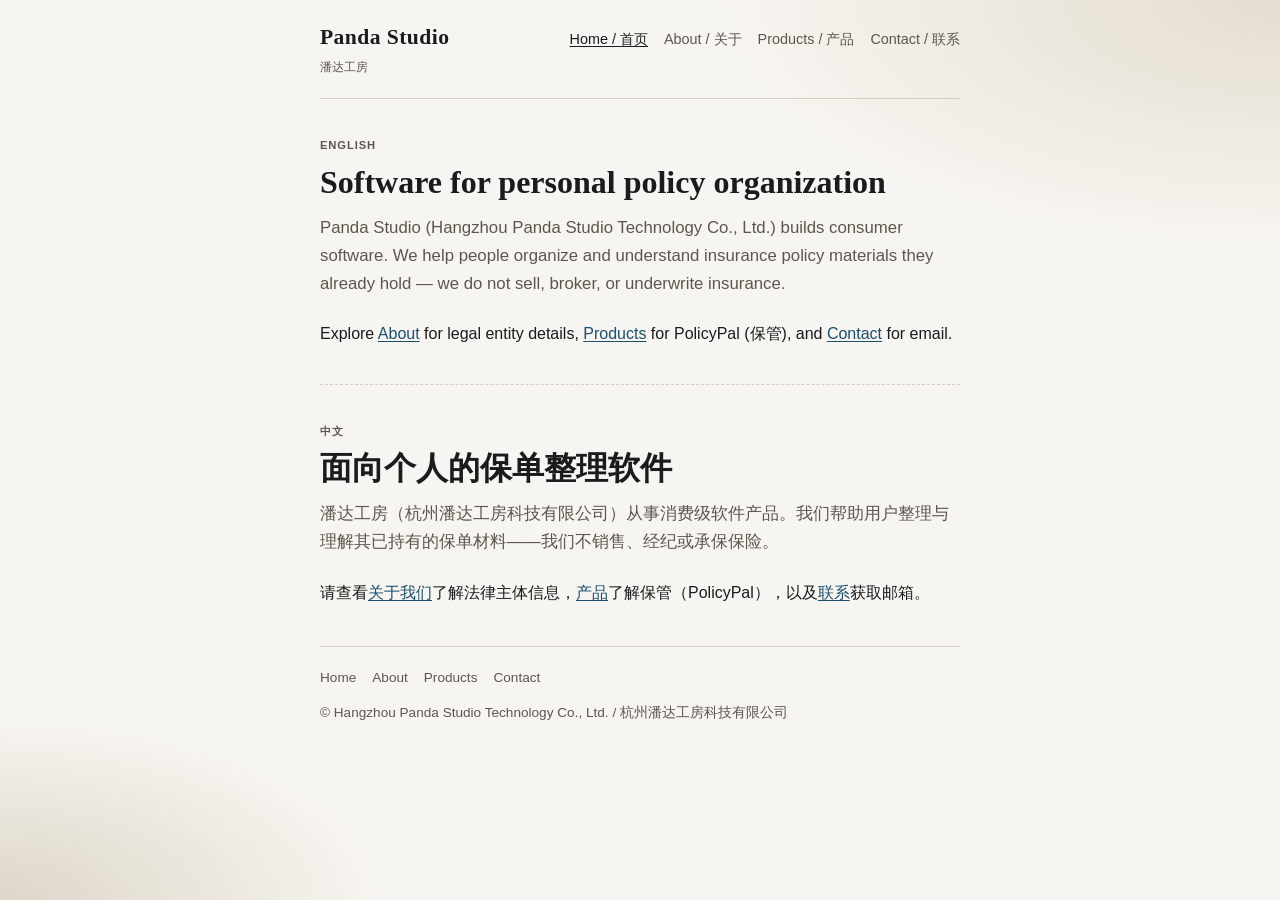
==== index.html @ 8ae836c7 "Replace legal-only Pages with company website MVP. Ship bilingual Home/About/Products/Contact for Ap" ====
<!DOCTYPE html>
<html lang="en">
<head>
  <meta charset="utf-8">
  <meta name="viewport" content="width=device-width, initial-scale=1">
  <title>Panda Studio · 潘达工房</title>
  <meta name="description" content="Hangzhou Panda Studio Technology Co., Ltd. — consumer software for personal policy organization. Official company website.">
  <link rel="canonical" href="https://pandastudio.hk/">
  <link rel="stylesheet" href="assets/site.css">
</head>
<body>
  <div class="wrap">
    <header class="site-header">
      <a class="brand" href="/">Panda Studio<span>潘达工房</span></a>
      <nav class="nav" aria-label="Primary">
        <a href="/" aria-current="page">Home / 首页</a>
        <a href="/about/">About / 关于</a>
        <a href="/products/">Products / 产品</a>
        <a href="/contact/">Contact / 联系</a>
      </nav>
    </header>

    <main>
      <section class="lang-block" lang="en" aria-labelledby="en-home">
        <p class="lang-label">English</p>
        <h1 id="en-home">Software for personal policy organization</h1>
        <p class="lead">Panda Studio (Hangzhou Panda Studio Technology Co., Ltd.) builds consumer software. We help people organize and understand insurance policy materials they already hold — we do not sell, broker, or underwrite insurance.</p>
        <p>Explore <a href="/about/">About</a> for legal entity details, <a href="/products/">Products</a> for PolicyPal (保管), and <a href="/contact/">Contact</a> for email.</p>
      </section>

      <section class="lang-block" lang="zh-CN" aria-labelledby="zh-home">
        <p class="lang-label">中文</p>
        <h1 id="zh-home">面向个人的保单整理软件</h1>
        <p class="lead">潘达工房（杭州潘达工房科技有限公司）从事消费级软件产品。我们帮助用户整理与理解其已持有的保单材料——我们不销售、经纪或承保保险。</p>
        <p>请查看<a href="/about/">关于我们</a>了解法律主体信息，<a href="/products/">产品</a>了解保管（PolicyPal），以及<a href="/contact/">联系</a>获取邮箱。</p>
      </section>
    </main>

    <footer class="site-footer">
      <nav aria-label="Footer">
        <a href="/">Home</a>
        <a href="/about/">About</a>
        <a href="/products/">Products</a>
        <a href="/contact/">Contact</a>
      </nav>
      <p>© Hangzhou Panda Studio Technology Co., Ltd. / 杭州潘达工房科技有限公司</p>
    </footer>
  </div>
</body>
</html>
---- assets/site.css ----
:root {
  --bg: #f7f5f1;
  --bg-accent: #ebe6dc;
  --ink: #1c1b19;
  --muted: #5c574e;
  --line: #d4cec3;
  --link: #1a4f6e;
  --link-hover: #0f3348;
  --card: #fffcf7;
  --max: 40rem;
  --font: "Iowan Old Style", "Palatino Linotype", Palatino, "Songti SC", "Noto Serif SC", Georgia, serif;
  --sans: "Avenir Next", "Segoe UI", "PingFang SC", "Hiragino Sans GB", "Microsoft YaHei", sans-serif;
}

*,
*::before,
*::after {
  box-sizing: border-box;
}

html {
  color-scheme: light;
  scroll-behavior: smooth;
}

body {
  margin: 0;
  min-height: 100vh;
  font-family: var(--sans);
  font-size: 1rem;
  line-height: 1.65;
  color: var(--ink);
  background:
    radial-gradient(ellipse 80% 50% at 100% 0%, #e4ddd0 0%, transparent 55%),
    radial-gradient(ellipse 60% 40% at 0% 100%, #ddd6c8 0%, transparent 50%),
    var(--bg);
}

a {
  color: var(--link);
  text-underline-offset: 0.15em;
}

a:hover {
  color: var(--link-hover);
}

.wrap {
  width: min(100% - 2rem, var(--max));
  margin: 0 auto;
  padding: 1.25rem 0 3rem;
}

.site-header {
  display: flex;
  flex-wrap: wrap;
  align-items: baseline;
  justify-content: space-between;
  gap: 0.75rem 1.5rem;
  padding-bottom: 1.25rem;
  border-bottom: 1px solid var(--line);
  margin-bottom: 2rem;
}

.brand {
  font-family: var(--font);
  font-size: 1.35rem;
  font-weight: 600;
  letter-spacing: 0.02em;
  color: var(--ink);
  text-decoration: none;
}

.brand:hover {
  color: var(--ink);
}

.brand span {
  display: block;
  font-family: var(--sans);
  font-size: 0.75rem;
  font-weight: 500;
  color: var(--muted);
  letter-spacing: 0;
  margin-top: 0.15rem;
}

.nav {
  display: flex;
  flex-wrap: wrap;
  gap: 0.65rem 1rem;
  font-size: 0.9rem;
}

.nav a {
  text-decoration: none;
  color: var(--muted);
}

.nav a:hover,
.nav a[aria-current="page"] {
  color: var(--ink);
  text-decoration: underline;
}

.lang-block + .lang-block {
  margin-top: 2.25rem;
  padding-top: 2rem;
  border-top: 1px dashed var(--line);
}

.lang-label {
  display: inline-block;
  font-size: 0.7rem;
  font-weight: 600;
  letter-spacing: 0.08em;
  text-transform: uppercase;
  color: var(--muted);
  margin-bottom: 0.5rem;
}

h1 {
  font-family: var(--font);
  font-size: clamp(1.6rem, 4vw, 2rem);
  font-weight: 600;
  line-height: 1.25;
  margin: 0 0 0.75rem;
}

.lead {
  font-size: 1.05rem;
  color: var(--muted);
  margin: 0 0 1.5rem;
}

h2 {
  font-family: var(--font);
  font-size: 1.15rem;
  margin: 1.5rem 0 0.5rem;
}

p {
  margin: 0 0 1rem;
}

.meta-list {
  list-style: none;
  padding: 0;
  margin: 0;
}

.meta-list li {
  padding: 0.85rem 0;
  border-bottom: 1px solid var(--line);
}

.meta-list li:last-child {
  border-bottom: 0;
}

.meta-list dt,
.meta-list .label {
  display: block;
  font-size: 0.8rem;
  font-weight: 600;
  color: var(--muted);
  margin-bottom: 0.25rem;
}

.meta-list dd,
.meta-list .value {
  margin: 0;
}

.product {
  background: var(--card);
  border: 1px solid var(--line);
  padding: 1.25rem 1.15rem;
  margin: 0 0 1rem;
}

.product h2 {
  margin-top: 0;
}

.disclaimer {
  font-size: 0.9rem;
  color: var(--muted);
  padding: 0.85rem 1rem;
  background: var(--bg-accent);
  border-left: 3px solid var(--line);
  margin: 1rem 0 0;
}

.bundle {
  font-size: 0.85rem;
  color: var(--muted);
  font-family: ui-monospace, "Cascadia Code", Consolas, monospace;
}

.contact-list {
  list-style: none;
  padding: 0;
  margin: 0;
}

.contact-list li {
  margin-bottom: 1.25rem;
}

.contact-list .label {
  display: block;
  font-size: 0.8rem;
  font-weight: 600;
  color: var(--muted);
  margin-bottom: 0.2rem;
}

.site-footer {
  margin-top: 2.5rem;
  padding-top: 1.25rem;
  border-top: 1px solid var(--line);
  font-size: 0.85rem;
  color: var(--muted);
}

.site-footer nav {
  display: flex;
  flex-wrap: wrap;
  gap: 0.5rem 1rem;
  margin-bottom: 0.75rem;
}

.site-footer a {
  color: var(--muted);
  text-decoration: none;
}

.site-footer a:hover {
  color: var(--ink);
  text-decoration: underline;
}

@media (max-width: 520px) {
  .site-header {
    flex-direction: column;
    align-items: flex-start;
  }
}
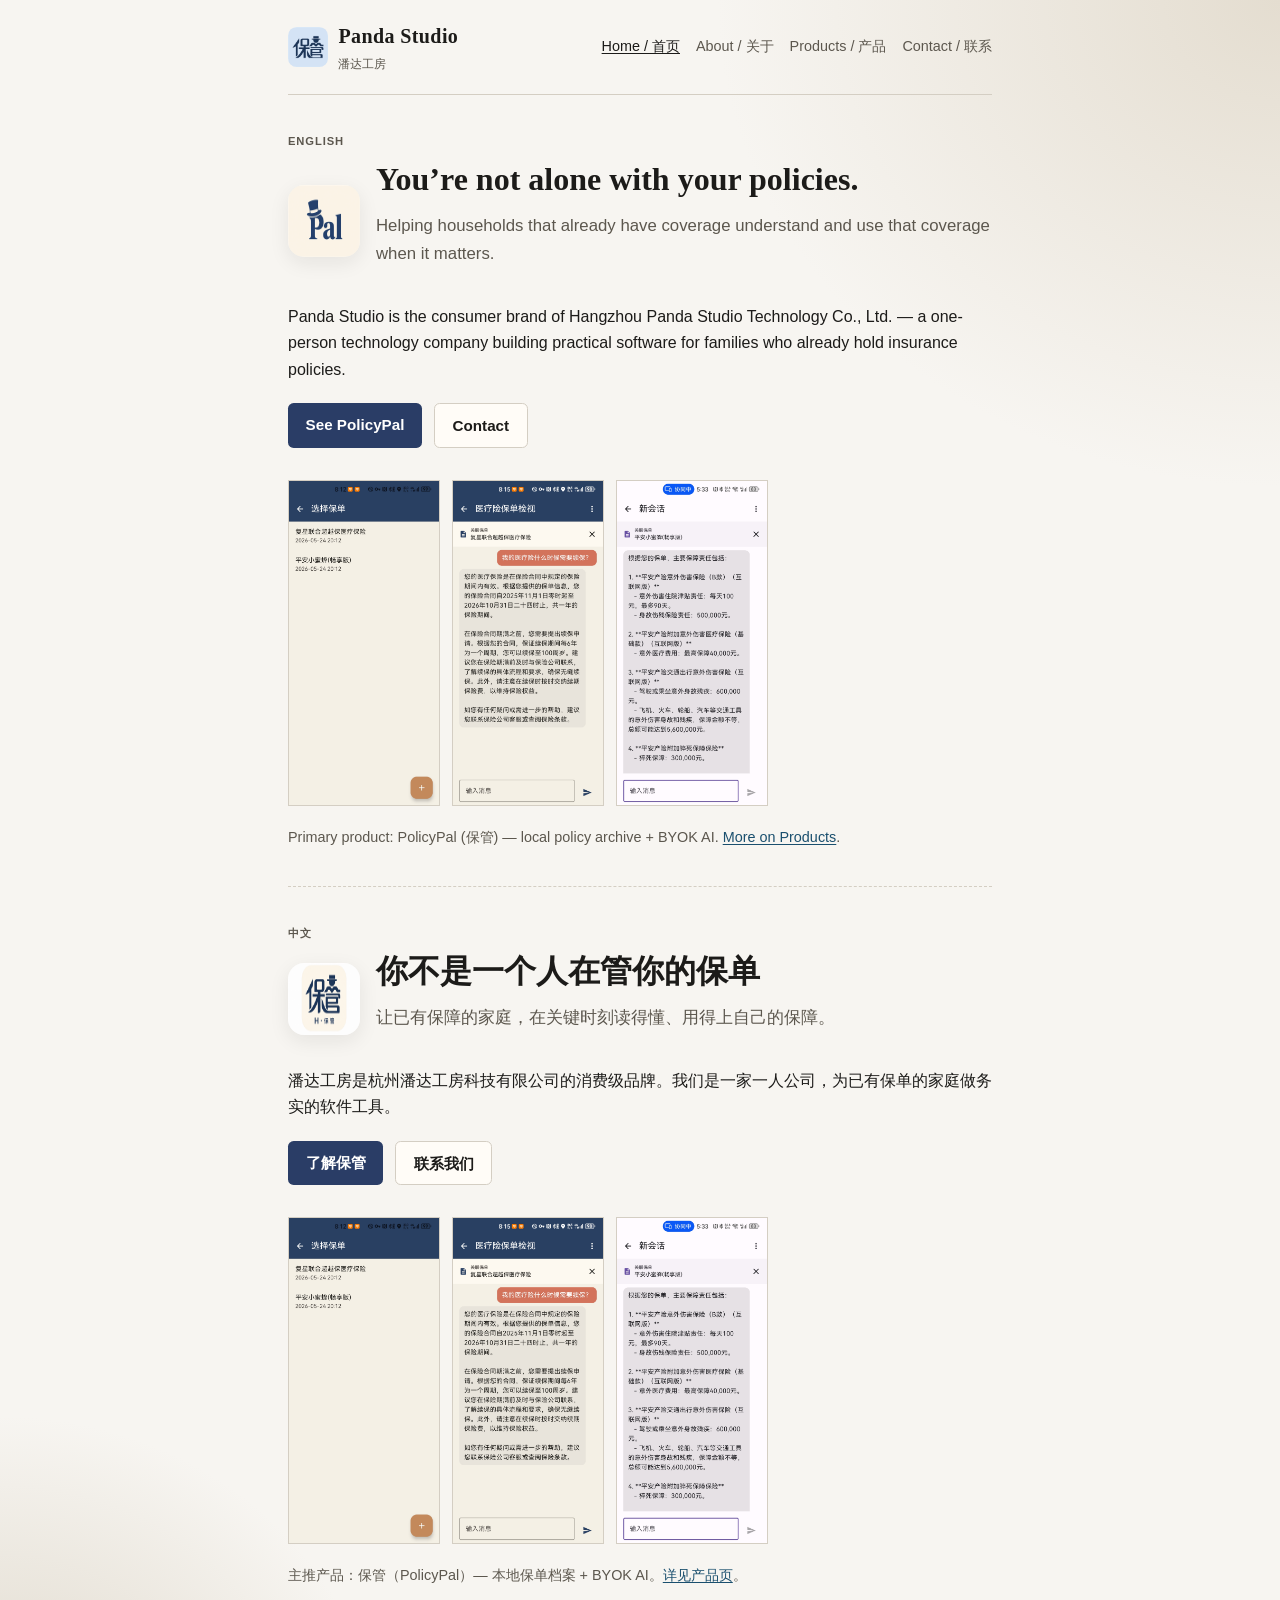
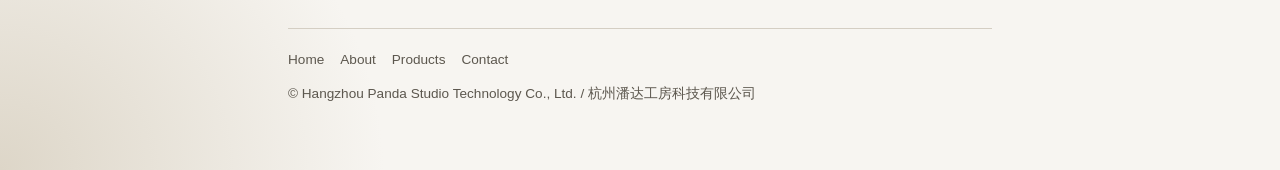
==== commit 7fa292a6: "Enrich company site with slogan, stories, and product screenshots. Align Home/About/Products with Po" ====
--- a/index.html
+++ b/index.html
@@ -4,14 +4,17 @@
   <meta charset="utf-8">
   <meta name="viewport" content="width=device-width, initial-scale=1">
   <title>Panda Studio · 潘达工房</title>
-  <meta name="description" content="Hangzhou Panda Studio Technology Co., Ltd. — consumer software for personal policy organization. Official company website.">
+  <meta name="description" content="Panda Studio — You’re not alone with your policies. Hangzhou Panda Studio Technology Co., Ltd.">
   <link rel="canonical" href="https://pandastudio.hk/">
   <link rel="stylesheet" href="assets/site.css">
 </head>
 <body>
   <div class="wrap">
     <header class="site-header">
-      <a class="brand" href="/">Panda Studio<span>潘达工房</span></a>
+      <a class="brand" href="/">
+        <img src="assets/brand/app-icon-zh.png" width="40" height="40" alt="">
+        <span class="brand-text">Panda Studio<span>潘达工房</span></span>
+      </a>
       <nav class="nav" aria-label="Primary">
         <a href="/" aria-current="page">Home / 首页</a>
         <a href="/about/">About / 关于</a>
@@ -23,16 +26,46 @@
     <main>
       <section class="lang-block" lang="en" aria-labelledby="en-home">
         <p class="lang-label">English</p>
-        <h1 id="en-home">Software for personal policy organization</h1>
-        <p class="lead">Panda Studio (Hangzhou Panda Studio Technology Co., Ltd.) builds consumer software. We help people organize and understand insurance policy materials they already hold — we do not sell, broker, or underwrite insurance.</p>
-        <p>Explore <a href="/about/">About</a> for legal entity details, <a href="/products/">Products</a> for PolicyPal (保管), and <a href="/contact/">Contact</a> for email.</p>
+        <div class="hero-brand">
+          <img src="assets/brand/hat-en.png" width="72" height="72" alt="PolicyPal">
+          <div>
+            <h1 id="en-home">You’re not alone with your policies.</h1>
+            <p class="vision">Helping households that already have coverage understand and use that coverage when it matters.</p>
+          </div>
+        </div>
+        <p class="lead">Panda Studio is the consumer brand of Hangzhou Panda Studio Technology Co., Ltd. — a one-person technology company building practical software for families who already hold insurance policies.</p>
+        <div class="cta-row">
+          <a class="btn btn-primary" href="/products/">See PolicyPal</a>
+          <a class="btn btn-ghost" href="/contact/">Contact</a>
+        </div>
+        <div class="home-shots" aria-label="App screenshots">
+          <figure><img src="assets/screens/04-policies.jpg" alt="Policy list"></figure>
+          <figure><img src="assets/screens/05-chat-linked.jpg" alt="Chat with linked policy"></figure>
+          <figure><img src="assets/screens/06-chat-ai.jpg" alt="AI reply"></figure>
+        </div>
+        <p class="muted-note">Primary product: PolicyPal (保管) — local policy archive + BYOK AI. <a href="/products/">More on Products</a>.</p>
       </section>
 
       <section class="lang-block" lang="zh-CN" aria-labelledby="zh-home">
         <p class="lang-label">中文</p>
-        <h1 id="zh-home">面向个人的保单整理软件</h1>
-        <p class="lead">潘达工房（杭州潘达工房科技有限公司）从事消费级软件产品。我们帮助用户整理与理解其已持有的保单材料——我们不销售、经纪或承保保险。</p>
-        <p>请查看<a href="/about/">关于我们</a>了解法律主体信息，<a href="/products/">产品</a>了解保管（PolicyPal），以及<a href="/contact/">联系</a>获取邮箱。</p>
+        <div class="hero-brand">
+          <img src="assets/brand/hat-zh.png" width="72" height="72" alt="保管">
+          <div>
+            <h1 id="zh-home">你不是一个人在管你的保单</h1>
+            <p class="vision">让已有保障的家庭，在关键时刻读得懂、用得上自己的保障。</p>
+          </div>
+        </div>
+        <p class="lead">潘达工房是杭州潘达工房科技有限公司的消费级品牌。我们是一家一人公司，为已有保单的家庭做务实的软件工具。</p>
+        <div class="cta-row">
+          <a class="btn btn-primary" href="/products/">了解保管</a>
+          <a class="btn btn-ghost" href="/contact/">联系我们</a>
+        </div>
+        <div class="home-shots" aria-label="应用截图">
+          <figure><img src="assets/screens/04-policies.jpg" alt="保单列表"></figure>
+          <figure><img src="assets/screens/05-chat-linked.jpg" alt="关联保单对话"></figure>
+          <figure><img src="assets/screens/06-chat-ai.jpg" alt="AI 回复"></figure>
+        </div>
+        <p class="muted-note">主推产品：保管（PolicyPal）— 本地保单档案 + BYOK AI。<a href="/products/">详见产品页</a>。</p>
       </section>
     </main>
 
--- a/assets/site.css
+++ b/assets/site.css
@@ -7,7 +7,8 @@
   --link: #1a4f6e;
   --link-hover: #0f3348;
   --card: #fffcf7;
-  --max: 40rem;
+  --accent: #2a3d66;
+  --max: 44rem;
   --font: "Iowan Old Style", "Palatino Linotype", Palatino, "Songti SC", "Noto Serif SC", Georgia, serif;
   --sans: "Avenir Next", "Segoe UI", "PingFang SC", "Hiragino Sans GB", "Microsoft YaHei", sans-serif;
 }
@@ -54,7 +55,7 @@
 .site-header {
   display: flex;
   flex-wrap: wrap;
-  align-items: baseline;
+  align-items: center;
   justify-content: space-between;
   gap: 0.75rem 1.5rem;
   padding-bottom: 1.25rem;
@@ -63,8 +64,11 @@
 }
 
 .brand {
+  display: flex;
+  align-items: center;
+  gap: 0.65rem;
   font-family: var(--font);
-  font-size: 1.35rem;
+  font-size: 1.25rem;
   font-weight: 600;
   letter-spacing: 0.02em;
   color: var(--ink);
@@ -75,14 +79,20 @@
   color: var(--ink);
 }
 
-.brand span {
+.brand img {
+  width: 2.5rem;
+  height: 2.5rem;
+  border-radius: 0.55rem;
+}
+
+.brand .brand-text span {
   display: block;
   font-family: var(--sans);
   font-size: 0.75rem;
   font-weight: 500;
   color: var(--muted);
   letter-spacing: 0;
-  margin-top: 0.15rem;
+  margin-top: 0.1rem;
 }
 
 .nav {
@@ -119,18 +129,73 @@
   margin-bottom: 0.5rem;
 }
 
+.hero-brand {
+  display: flex;
+  align-items: center;
+  gap: 1rem;
+  margin-bottom: 1.25rem;
+}
+
+.hero-brand img {
+  width: 4.5rem;
+  height: 4.5rem;
+  border-radius: 1rem;
+  box-shadow: 0 6px 20px rgba(28, 27, 25, 0.08);
+}
+
 h1 {
   font-family: var(--font);
-  font-size: clamp(1.6rem, 4vw, 2rem);
+  font-size: clamp(1.55rem, 4vw, 2rem);
   font-weight: 600;
-  line-height: 1.25;
+  line-height: 1.3;
   margin: 0 0 0.75rem;
 }
 
+.vision {
+  font-size: 1.05rem;
+  color: var(--muted);
+  margin: 0 0 1rem;
+}
+
 .lead {
-  font-size: 1.05rem;
-  color: var(--muted);
-  margin: 0 0 1.5rem;
+  margin: 0 0 1.25rem;
+}
+
+.cta-row {
+  display: flex;
+  flex-wrap: wrap;
+  gap: 0.75rem;
+  margin: 1.25rem 0 1.75rem;
+}
+
+.btn {
+  display: inline-block;
+  padding: 0.55rem 1.1rem;
+  border-radius: 0.35rem;
+  text-decoration: none;
+  font-size: 0.95rem;
+  font-weight: 600;
+}
+
+.btn-primary {
+  background: var(--accent);
+  color: #fff;
+}
+
+.btn-primary:hover {
+  background: #1d2c4a;
+  color: #fff;
+}
+
+.btn-ghost {
+  border: 1px solid var(--line);
+  color: var(--ink);
+  background: var(--card);
+}
+
+.btn-ghost:hover {
+  border-color: var(--muted);
+  color: var(--ink);
 }
 
 h2 {
@@ -143,7 +208,9 @@
   margin: 0 0 1rem;
 }
 
-.meta-list {
+.meta-list,
+.story-list,
+.feature-cols ul {
   list-style: none;
   padding: 0;
   margin: 0;
@@ -158,62 +225,191 @@
   border-bottom: 0;
 }
 
-.meta-list dt,
-.meta-list .label {
-  display: block;
-  font-size: 0.8rem;
-  font-weight: 600;
-  color: var(--muted);
-  margin-bottom: 0.25rem;
-}
-
-.meta-list dd,
-.meta-list .value {
-  margin: 0;
-}
-
-.product {
-  background: var(--card);
-  border: 1px solid var(--line);
-  padding: 1.25rem 1.15rem;
-  margin: 0 0 1rem;
-}
-
-.product h2 {
-  margin-top: 0;
-}
-
-.disclaimer {
-  font-size: 0.9rem;
-  color: var(--muted);
-  padding: 0.85rem 1rem;
-  background: var(--bg-accent);
-  border-left: 3px solid var(--line);
-  margin: 1rem 0 0;
-}
-
-.bundle {
-  font-size: 0.85rem;
-  color: var(--muted);
-  font-family: ui-monospace, "Cascadia Code", Consolas, monospace;
-}
-
-.contact-list {
-  list-style: none;
-  padding: 0;
-  margin: 0;
-}
-
-.contact-list li {
-  margin-bottom: 1.25rem;
-}
-
+.meta-list .label,
 .contact-list .label {
   display: block;
   font-size: 0.8rem;
   font-weight: 600;
   color: var(--muted);
-  margin-bottom: 0.2rem;
+  margin-bottom: 0.25rem;
+}
+
+.meta-list .value {
+  margin: 0;
+}
+
+.story-grid {
+  display: grid;
+  gap: 1rem;
+  margin: 1rem 0 1.5rem;
+}
+
+@media (min-width: 560px) {
+  .story-grid,
+  .feature-cols {
+    grid-template-columns: 1fr 1fr;
+  }
+}
+
+.story-card,
+.feature-col {
+  background: var(--card);
+  border: 1px solid var(--line);
+  padding: 1rem 1.05rem;
+}
+
+.story-card h3,
+.feature-col h3 {
+  font-family: var(--font);
+  font-size: 1rem;
+  margin: 0 0 0.5rem;
+}
+
+.feature-cols {
+  display: grid;
+  gap: 1rem;
+  margin: 1rem 0 1.5rem;
+}
+
+.feature-col li {
+  position: relative;
+  padding-left: 1rem;
+  margin: 0.4rem 0;
+  font-size: 0.95rem;
+  color: var(--muted);
+}
+
+.feature-col li::before {
+  content: "·";
+  position: absolute;
+  left: 0;
+  color: var(--accent);
+  font-weight: 700;
+}
+
+.product-head {
+  display: flex;
+  flex-wrap: wrap;
+  align-items: center;
+  gap: 1rem;
+  margin-bottom: 1rem;
+}
+
+.product-head img {
+  width: 4rem;
+  height: 4rem;
+  border-radius: 0.9rem;
+}
+
+.role-line {
+  font-size: 0.9rem;
+  color: var(--muted);
+  margin: 0 0 1rem;
+}
+
+.bundle {
+  font-size: 0.85rem;
+  color: var(--muted);
+  font-family: ui-monospace, "Cascadia Code", Consolas, monospace;
+  margin: 0 0 1rem;
+}
+
+.disclaimer {
+  font-size: 0.9rem;
+  color: var(--muted);
+  padding: 0.85rem 1rem;
+  background: var(--bg-accent);
+  border-left: 3px solid var(--line);
+  margin: 1rem 0;
+}
+
+.compliance {
+  font-size: 0.85rem;
+  letter-spacing: 0.02em;
+  color: var(--muted);
+  margin: 0.5rem 0 1.25rem;
+}
+
+.gallery {
+  display: grid;
+  grid-template-columns: repeat(2, 1fr);
+  gap: 0.75rem;
+  margin: 1.25rem 0;
+}
+
+@media (min-width: 640px) {
+  .gallery {
+    grid-template-columns: repeat(3, 1fr);
+  }
+}
+
+.gallery figure {
+  margin: 0;
+  background: var(--card);
+  border: 1px solid var(--line);
+  overflow: hidden;
+}
+
+.gallery img {
+  display: block;
+  width: 100%;
+  height: auto;
+  vertical-align: middle;
+}
+
+.gallery figcaption {
+  font-size: 0.75rem;
+  color: var(--muted);
+  padding: 0.45rem 0.55rem 0.6rem;
+}
+
+.home-shots {
+  display: flex;
+  gap: 0.75rem;
+  overflow-x: auto;
+  padding: 0.25rem 0 0.75rem;
+  margin: 0 0 0.5rem;
+  scroll-snap-type: x mandatory;
+  -webkit-overflow-scrolling: touch;
+}
+
+.home-shots figure {
+  flex: 0 0 9.5rem;
+  margin: 0;
+  scroll-snap-align: start;
+  background: var(--card);
+  border: 1px solid var(--line);
+}
+
+.home-shots img {
+  display: block;
+  width: 100%;
+  height: auto;
+}
+
+.matrix-list {
+  padding-left: 1.1rem;
+  margin: 0.5rem 0 1rem;
+  color: var(--muted);
+}
+
+.matrix-list li {
+  margin: 0.35rem 0;
+}
+
+.contact-list {
+  list-style: none;
+  padding: 0;
+  margin: 0 0 1rem;
+}
+
+.contact-list li {
+  margin-bottom: 1.15rem;
+}
+
+.muted-note {
+  font-size: 0.9rem;
+  color: var(--muted);
 }
 
 .site-footer {
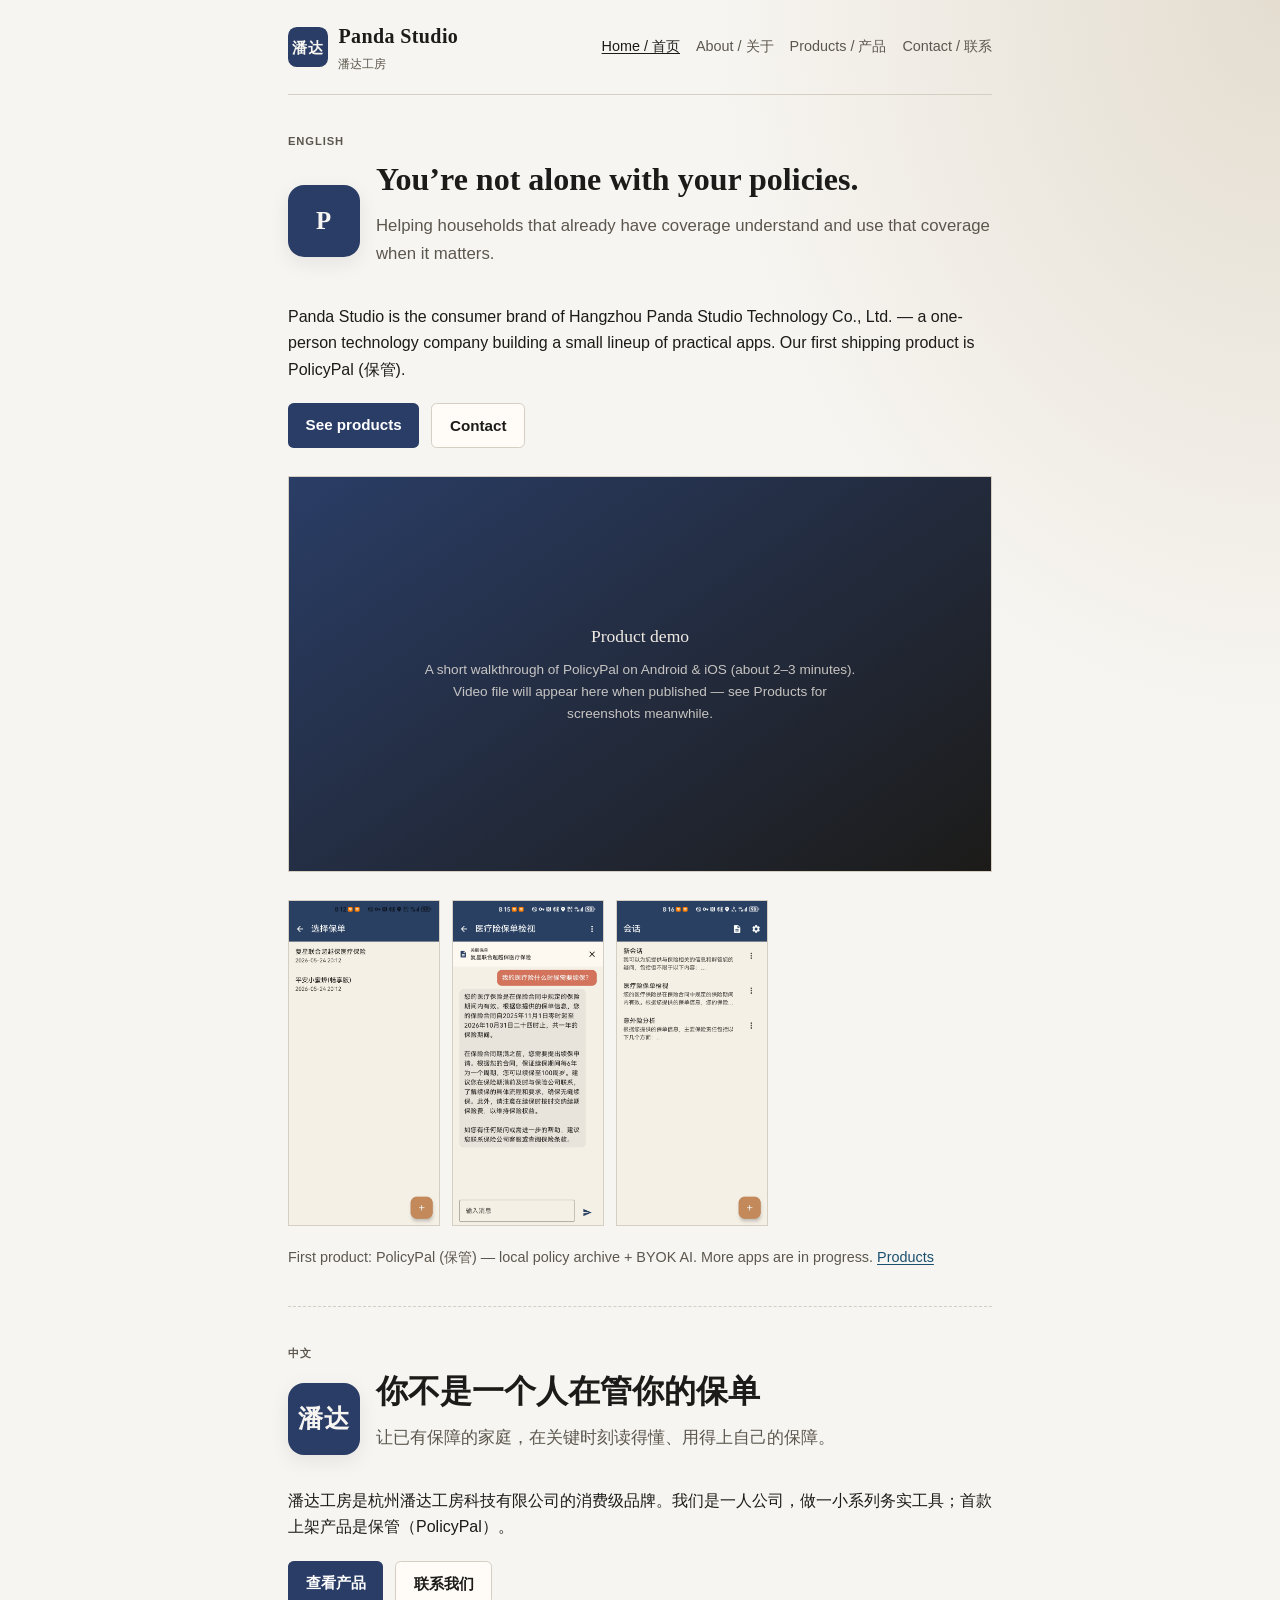
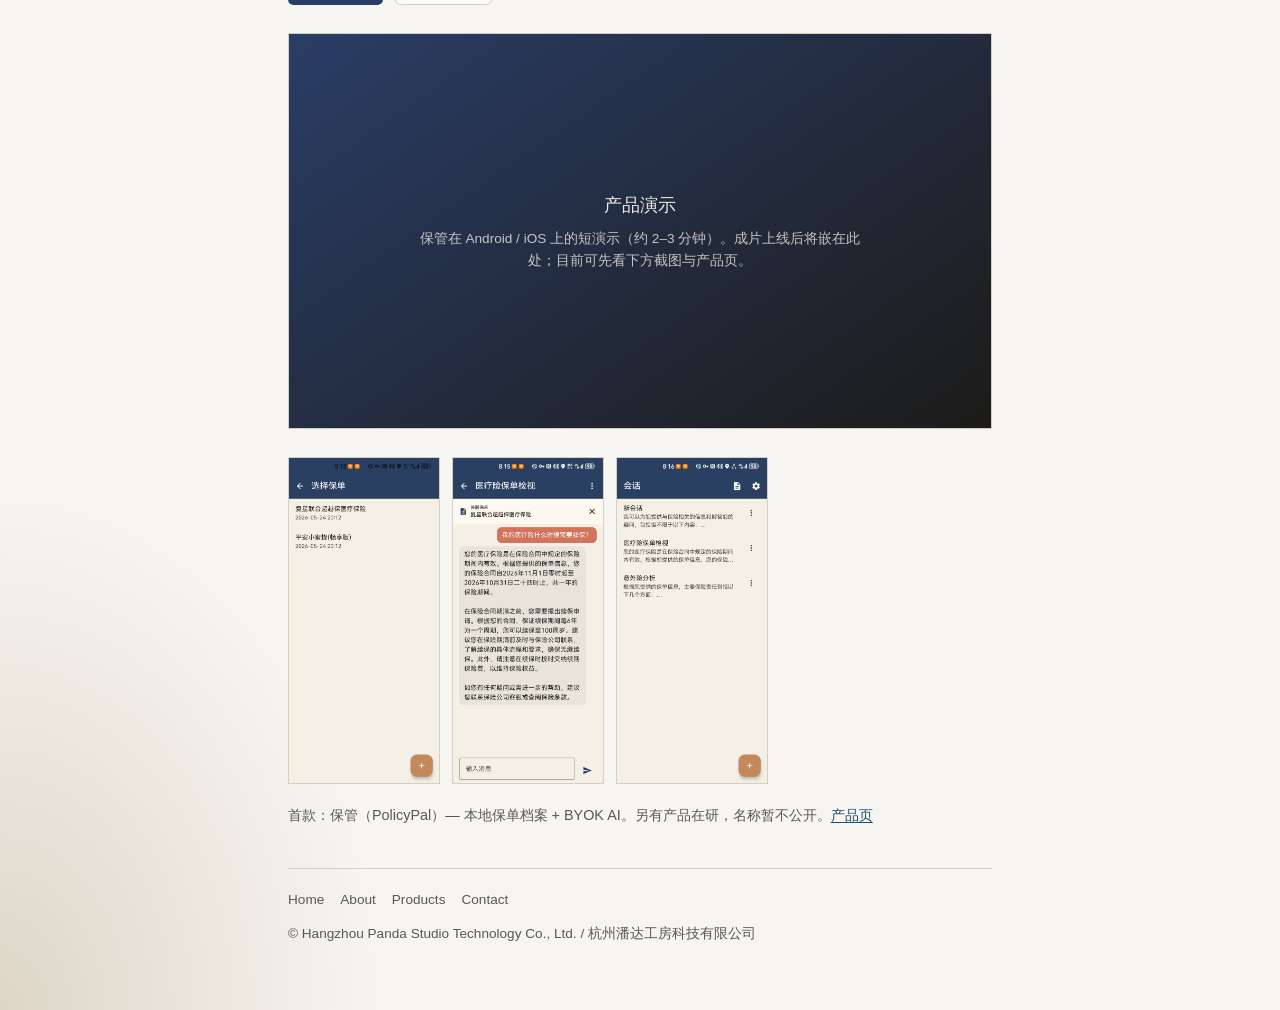
==== commit 6e2ad2d1: "Refine branding, product series, and dual-platform soft-copyright notes. Use text logo marks, drop t" ====
--- a/index.html
+++ b/index.html
@@ -12,7 +12,7 @@
   <div class="wrap">
     <header class="site-header">
       <a class="brand" href="/">
-        <img src="assets/brand/app-icon-zh.png" width="40" height="40" alt="">
+        <span class="logo-mark" aria-hidden="true">潘达</span>
         <span class="brand-text">Panda Studio<span>潘达工房</span></span>
       </a>
       <nav class="nav" aria-label="Primary">
@@ -27,45 +27,64 @@
       <section class="lang-block" lang="en" aria-labelledby="en-home">
         <p class="lang-label">English</p>
         <div class="hero-brand">
-          <img src="assets/brand/hat-en.png" width="72" height="72" alt="PolicyPal">
+          <span class="logo-mark logo-mark-lg" aria-hidden="true">P</span>
           <div>
             <h1 id="en-home">You’re not alone with your policies.</h1>
             <p class="vision">Helping households that already have coverage understand and use that coverage when it matters.</p>
           </div>
         </div>
-        <p class="lead">Panda Studio is the consumer brand of Hangzhou Panda Studio Technology Co., Ltd. — a one-person technology company building practical software for families who already hold insurance policies.</p>
+        <p class="lead">Panda Studio is the consumer brand of Hangzhou Panda Studio Technology Co., Ltd. — a one-person technology company building a small lineup of practical apps. Our first shipping product is PolicyPal (保管).</p>
         <div class="cta-row">
-          <a class="btn btn-primary" href="/products/">See PolicyPal</a>
+          <a class="btn btn-primary" href="/products/">See products</a>
           <a class="btn btn-ghost" href="/contact/">Contact</a>
         </div>
+
+        <div class="demo-slot">
+          <div class="demo-frame">
+            <!-- Drop assets/demo/policypal-demo.mp4 then enable:
+            <video controls playsinline preload="metadata" poster="" src="assets/demo/policypal-demo.mp4"></video>
+            -->
+            <p class="demo-label">Product demo</p>
+            <p class="demo-hint">A short walkthrough of PolicyPal on Android &amp; iOS (about 2–3 minutes). Video file will appear here when published — see Products for screenshots meanwhile.</p>
+          </div>
+        </div>
+
         <div class="home-shots" aria-label="App screenshots">
           <figure><img src="assets/screens/04-policies.jpg" alt="Policy list"></figure>
           <figure><img src="assets/screens/05-chat-linked.jpg" alt="Chat with linked policy"></figure>
-          <figure><img src="assets/screens/06-chat-ai.jpg" alt="AI reply"></figure>
+          <figure><img src="assets/screens/02-sessions.jpg" alt="Session list"></figure>
         </div>
-        <p class="muted-note">Primary product: PolicyPal (保管) — local policy archive + BYOK AI. <a href="/products/">More on Products</a>.</p>
+        <p class="muted-note">First product: PolicyPal (保管) — local policy archive + BYOK AI. More apps are in progress. <a href="/products/">Products</a></p>
       </section>
 
       <section class="lang-block" lang="zh-CN" aria-labelledby="zh-home">
         <p class="lang-label">中文</p>
         <div class="hero-brand">
-          <img src="assets/brand/hat-zh.png" width="72" height="72" alt="保管">
+          <span class="logo-mark logo-mark-lg" aria-hidden="true">潘达</span>
           <div>
             <h1 id="zh-home">你不是一个人在管你的保单</h1>
             <p class="vision">让已有保障的家庭，在关键时刻读得懂、用得上自己的保障。</p>
           </div>
         </div>
-        <p class="lead">潘达工房是杭州潘达工房科技有限公司的消费级品牌。我们是一家一人公司，为已有保单的家庭做务实的软件工具。</p>
+        <p class="lead">潘达工房是杭州潘达工房科技有限公司的消费级品牌。我们是一人公司，做一小系列务实工具；首款上架产品是保管（PolicyPal）。</p>
         <div class="cta-row">
-          <a class="btn btn-primary" href="/products/">了解保管</a>
+          <a class="btn btn-primary" href="/products/">查看产品</a>
           <a class="btn btn-ghost" href="/contact/">联系我们</a>
         </div>
+
+        <div class="demo-slot">
+          <div class="demo-frame">
+            <p class="demo-label">产品演示</p>
+            <p class="demo-hint">保管在 Android / iOS 上的短演示（约 2–3 分钟）。成片上线后将嵌在此处；目前可先看下方截图与产品页。</p>
+          </div>
+        </div>
+
         <div class="home-shots" aria-label="应用截图">
           <figure><img src="assets/screens/04-policies.jpg" alt="保单列表"></figure>
           <figure><img src="assets/screens/05-chat-linked.jpg" alt="关联保单对话"></figure>
-          <figure><img src="assets/screens/06-chat-ai.jpg" alt="AI 回复"></figure>
+          <figure><img src="assets/screens/02-sessions.jpg" alt="会话列表"></figure>
         </div>
-        <p class="muted-note">主推产品：保管（PolicyPal）— 本地保单档案 + BYOK AI。<a href="/products/">详见产品页</a>。</p>
+        <p class="muted-note">首款：保管（PolicyPal）— 本地保单档案 + BYOK AI。另有产品在研，名称暂不公开。<a href="/products/">产品页</a></p>
       </section>
     </main>
 
--- a/assets/site.css
+++ b/assets/site.css
@@ -79,10 +79,28 @@
   color: var(--ink);
 }
 
-.brand img {
+.logo-mark {
+  display: inline-flex;
+  align-items: center;
+  justify-content: center;
   width: 2.5rem;
   height: 2.5rem;
   border-radius: 0.55rem;
+  background: var(--accent);
+  color: #f7f5f1;
+  font-family: var(--font);
+  font-size: 0.95rem;
+  font-weight: 600;
+  letter-spacing: 0.04em;
+  flex-shrink: 0;
+}
+
+.logo-mark-lg {
+  width: 4.5rem;
+  height: 4.5rem;
+  border-radius: 1rem;
+  font-size: 1.55rem;
+  box-shadow: 0 6px 20px rgba(28, 27, 25, 0.08);
 }
 
 .brand .brand-text span {
@@ -134,13 +152,6 @@
   align-items: center;
   gap: 1rem;
   margin-bottom: 1.25rem;
-}
-
-.hero-brand img {
-  width: 4.5rem;
-  height: 4.5rem;
-  border-radius: 1rem;
-  box-shadow: 0 6px 20px rgba(28, 27, 25, 0.08);
 }
 
 h1 {
@@ -295,10 +306,113 @@
   margin-bottom: 1rem;
 }
 
-.product-head img {
+.product-mark {
+  display: inline-flex;
+  align-items: center;
+  justify-content: center;
   width: 4rem;
   height: 4rem;
   border-radius: 0.9rem;
+  background: #e8e2d6;
+  color: var(--accent);
+  font-family: var(--font);
+  font-size: 1.35rem;
+  font-weight: 600;
+}
+
+.demo-slot {
+  margin: 1.25rem 0 1.5rem;
+}
+
+.demo-frame {
+  position: relative;
+  aspect-ratio: 16 / 9;
+  background: linear-gradient(145deg, #2a3d66 0%, #1c1b19 100%);
+  border: 1px solid var(--line);
+  color: #f0ebe3;
+  display: flex;
+  flex-direction: column;
+  align-items: center;
+  justify-content: center;
+  gap: 0.5rem;
+  padding: 1.25rem;
+  text-align: center;
+}
+
+.demo-frame video {
+  display: block;
+  width: 100%;
+  height: 100%;
+  object-fit: contain;
+  background: #000;
+}
+
+.demo-frame .demo-label {
+  font-family: var(--font);
+  font-size: 1.1rem;
+  margin: 0;
+}
+
+.demo-frame .demo-hint {
+  font-size: 0.85rem;
+  opacity: 0.8;
+  margin: 0;
+  max-width: 28rem;
+}
+
+.series-grid {
+  display: grid;
+  gap: 0.85rem;
+  margin: 1rem 0 1.5rem;
+}
+
+@media (min-width: 560px) {
+  .series-grid {
+    grid-template-columns: 1.2fr 1fr 1fr;
+  }
+}
+
+.series-card {
+  background: var(--card);
+  border: 1px solid var(--line);
+  padding: 1rem 1.05rem;
+  min-height: 7.5rem;
+}
+
+.series-card.featured {
+  border-color: #b8c0d4;
+  background: linear-gradient(180deg, #fffcf7 0%, #f0ebe3 100%);
+}
+
+.series-card.teaser {
+  border-style: dashed;
+  color: var(--muted);
+}
+
+.series-card h3 {
+  font-family: var(--font);
+  font-size: 1.05rem;
+  margin: 0 0 0.4rem;
+}
+
+.series-card .tag {
+  display: inline-block;
+  font-size: 0.7rem;
+  font-weight: 600;
+  letter-spacing: 0.06em;
+  text-transform: uppercase;
+  color: var(--accent);
+  margin-bottom: 0.45rem;
+}
+
+.series-card.teaser .tag {
+  color: var(--muted);
+}
+
+.series-card p {
+  font-size: 0.9rem;
+  margin: 0;
+  color: var(--muted);
 }
 
 .role-line {
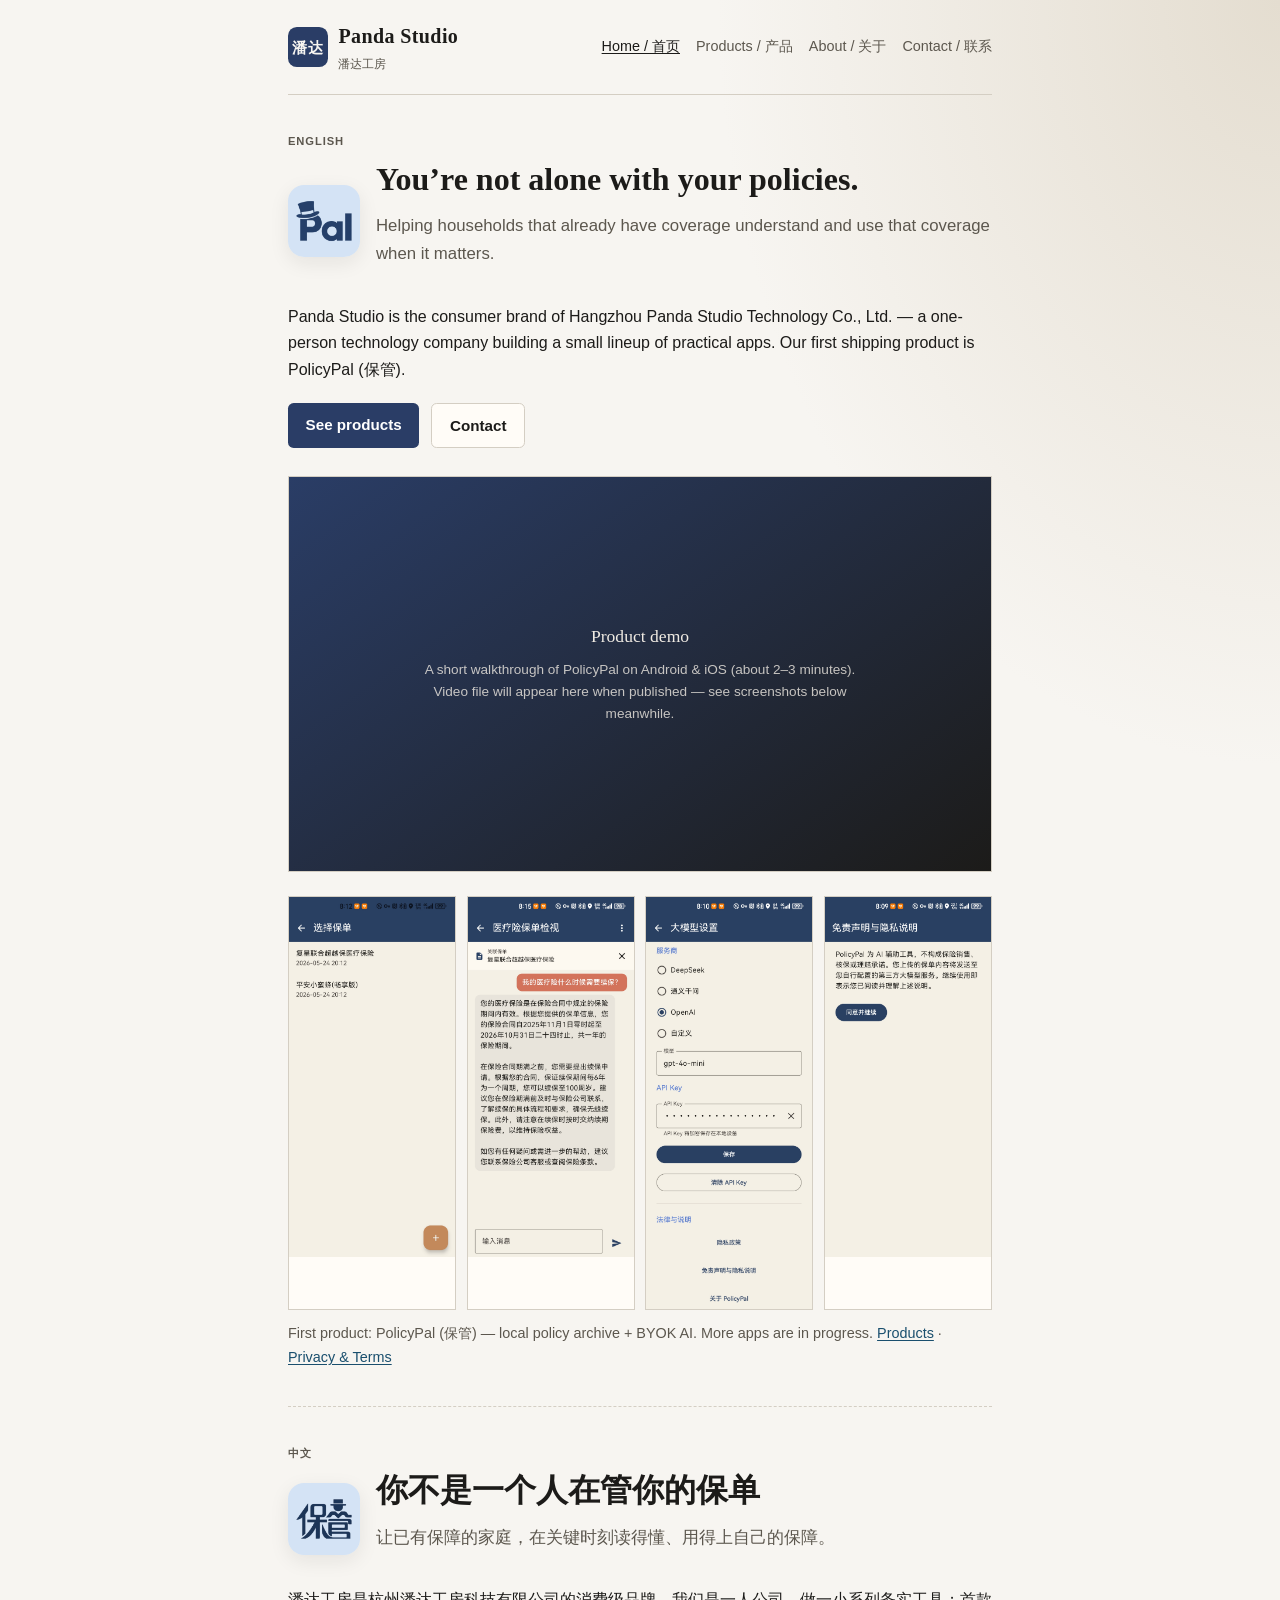
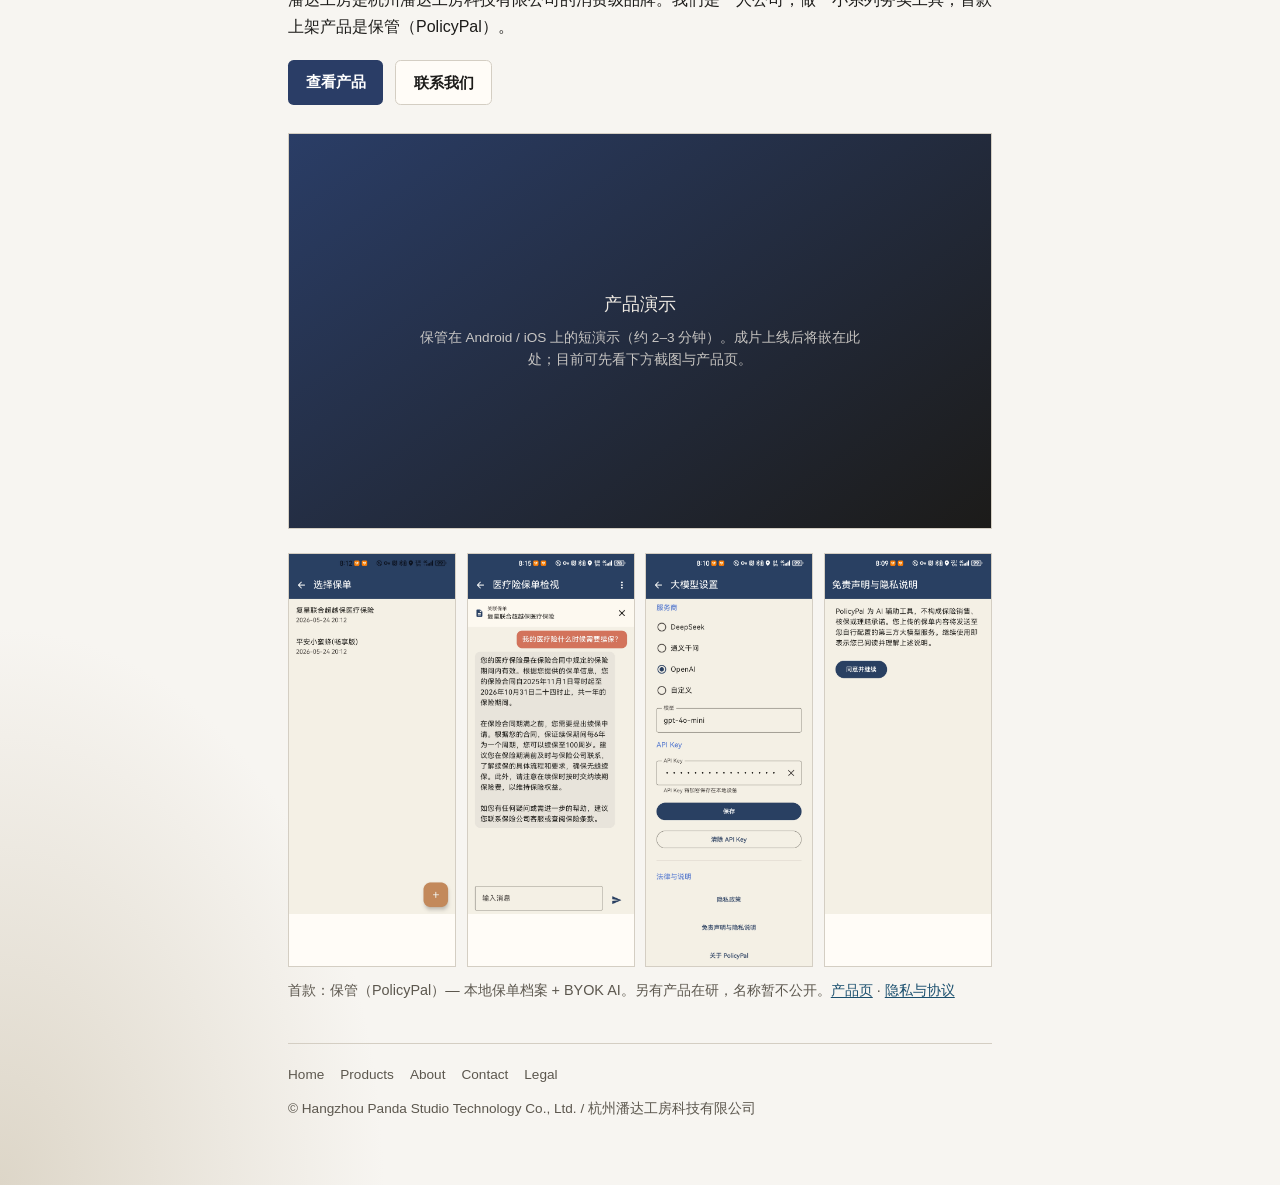
==== commit 89b1b4f2: "Fix product icons, nav order, four home screenshots, and legal pages. Restore PolicyPal app icons be" ====
--- a/index.html
+++ b/index.html
@@ -17,8 +17,8 @@
       </a>
       <nav class="nav" aria-label="Primary">
         <a href="/" aria-current="page">Home / 首页</a>
+        <a href="/products/">Products / 产品</a>
         <a href="/about/">About / 关于</a>
-        <a href="/products/">Products / 产品</a>
         <a href="/contact/">Contact / 联系</a>
       </nav>
     </header>
@@ -27,7 +27,7 @@
       <section class="lang-block" lang="en" aria-labelledby="en-home">
         <p class="lang-label">English</p>
         <div class="hero-brand">
-          <span class="logo-mark logo-mark-lg" aria-hidden="true">P</span>
+          <img src="assets/brand/app-icon-en.png" width="72" height="72" alt="PolicyPal">
           <div>
             <h1 id="en-home">You’re not alone with your policies.</h1>
             <p class="vision">Helping households that already have coverage understand and use that coverage when it matters.</p>
@@ -42,25 +42,26 @@
         <div class="demo-slot">
           <div class="demo-frame">
             <!-- Drop assets/demo/policypal-demo.mp4 then enable:
-            <video controls playsinline preload="metadata" poster="" src="assets/demo/policypal-demo.mp4"></video>
+            <video controls playsinline preload="metadata" src="assets/demo/policypal-demo.mp4"></video>
             -->
             <p class="demo-label">Product demo</p>
-            <p class="demo-hint">A short walkthrough of PolicyPal on Android &amp; iOS (about 2–3 minutes). Video file will appear here when published — see Products for screenshots meanwhile.</p>
+            <p class="demo-hint">A short walkthrough of PolicyPal on Android &amp; iOS (about 2–3 minutes). Video file will appear here when published — see screenshots below meanwhile.</p>
           </div>
         </div>
 
         <div class="home-shots" aria-label="App screenshots">
           <figure><img src="assets/screens/04-policies.jpg" alt="Policy list"></figure>
           <figure><img src="assets/screens/05-chat-linked.jpg" alt="Chat with linked policy"></figure>
-          <figure><img src="assets/screens/02-sessions.jpg" alt="Session list"></figure>
+          <figure><img src="assets/screens/03-settings.jpg" alt="BYOK settings"></figure>
+          <figure><img src="assets/screens/01-disclaimer.jpg" alt="First-run disclaimer"></figure>
         </div>
-        <p class="muted-note">First product: PolicyPal (保管) — local policy archive + BYOK AI. More apps are in progress. <a href="/products/">Products</a></p>
+        <p class="muted-note">First product: PolicyPal (保管) — local policy archive + BYOK AI. More apps are in progress. <a href="/products/">Products</a> · <a href="/legal/policypal/">Privacy &amp; Terms</a></p>
       </section>
 
       <section class="lang-block" lang="zh-CN" aria-labelledby="zh-home">
         <p class="lang-label">中文</p>
         <div class="hero-brand">
-          <span class="logo-mark logo-mark-lg" aria-hidden="true">潘达</span>
+          <img src="assets/brand/app-icon-zh.png" width="72" height="72" alt="保管">
           <div>
             <h1 id="zh-home">你不是一个人在管你的保单</h1>
             <p class="vision">让已有保障的家庭，在关键时刻读得懂、用得上自己的保障。</p>
@@ -82,18 +83,20 @@
         <div class="home-shots" aria-label="应用截图">
           <figure><img src="assets/screens/04-policies.jpg" alt="保单列表"></figure>
           <figure><img src="assets/screens/05-chat-linked.jpg" alt="关联保单对话"></figure>
-          <figure><img src="assets/screens/02-sessions.jpg" alt="会话列表"></figure>
+          <figure><img src="assets/screens/03-settings.jpg" alt="大模型设置"></figure>
+          <figure><img src="assets/screens/01-disclaimer.jpg" alt="首启免责声明"></figure>
         </div>
-        <p class="muted-note">首款：保管（PolicyPal）— 本地保单档案 + BYOK AI。另有产品在研，名称暂不公开。<a href="/products/">产品页</a></p>
+        <p class="muted-note">首款：保管（PolicyPal）— 本地保单档案 + BYOK AI。另有产品在研，名称暂不公开。<a href="/products/">产品页</a> · <a href="/legal/policypal/">隐私与协议</a></p>
       </section>
     </main>
 
     <footer class="site-footer">
       <nav aria-label="Footer">
         <a href="/">Home</a>
+        <a href="/products/">Products</a>
         <a href="/about/">About</a>
-        <a href="/products/">Products</a>
         <a href="/contact/">Contact</a>
+        <a href="/legal/">Legal</a>
       </nav>
       <p>© Hangzhou Panda Studio Technology Co., Ltd. / 杭州潘达工房科技有限公司</p>
     </footer>
--- a/assets/site.css
+++ b/assets/site.css
@@ -154,6 +154,70 @@
   margin-bottom: 1.25rem;
 }
 
+.hero-brand img {
+  width: 4.5rem;
+  height: 4.5rem;
+  border-radius: 1rem;
+  box-shadow: 0 6px 20px rgba(28, 27, 25, 0.08);
+}
+
+.product-head img {
+  width: 4rem;
+  height: 4rem;
+  border-radius: 0.9rem;
+}
+
+.meta {
+  font-size: 0.875rem;
+  color: var(--muted);
+  margin: 0 0 1rem;
+  padding-bottom: 0.85rem;
+  border-bottom: 1px solid var(--line);
+}
+
+.legal-doc h2 {
+  margin-top: 1.75rem;
+}
+
+.home-shots {
+  display: grid;
+  grid-template-columns: repeat(4, 1fr);
+  gap: 0.65rem;
+  margin: 0 0 0.75rem;
+  overflow: visible;
+  padding: 0;
+  scroll-snap-type: none;
+}
+
+.home-shots figure {
+  flex: none;
+  margin: 0;
+  background: var(--card);
+  border: 1px solid var(--line);
+}
+
+.home-shots img {
+  display: block;
+  width: 100%;
+  height: auto;
+}
+
+@media (max-width: 640px) {
+  .home-shots {
+    display: flex;
+    gap: 0.75rem;
+    overflow-x: auto;
+    padding: 0.25rem 0 0.75rem;
+    scroll-snap-type: x mandatory;
+    -webkit-overflow-scrolling: touch;
+  }
+
+  .home-shots figure {
+    flex: 0 0 9.5rem;
+    scroll-snap-align: start;
+  }
+}
+
 h1 {
   font-family: var(--font);
   font-size: clamp(1.55rem, 4vw, 2rem);
@@ -477,30 +541,6 @@
   padding: 0.45rem 0.55rem 0.6rem;
 }
 
-.home-shots {
-  display: flex;
-  gap: 0.75rem;
-  overflow-x: auto;
-  padding: 0.25rem 0 0.75rem;
-  margin: 0 0 0.5rem;
-  scroll-snap-type: x mandatory;
-  -webkit-overflow-scrolling: touch;
-}
-
-.home-shots figure {
-  flex: 0 0 9.5rem;
-  margin: 0;
-  scroll-snap-align: start;
-  background: var(--card);
-  border: 1px solid var(--line);
-}
-
-.home-shots img {
-  display: block;
-  width: 100%;
-  height: auto;
-}
-
 .matrix-list {
   padding-left: 1.1rem;
   margin: 0.5rem 0 1rem;
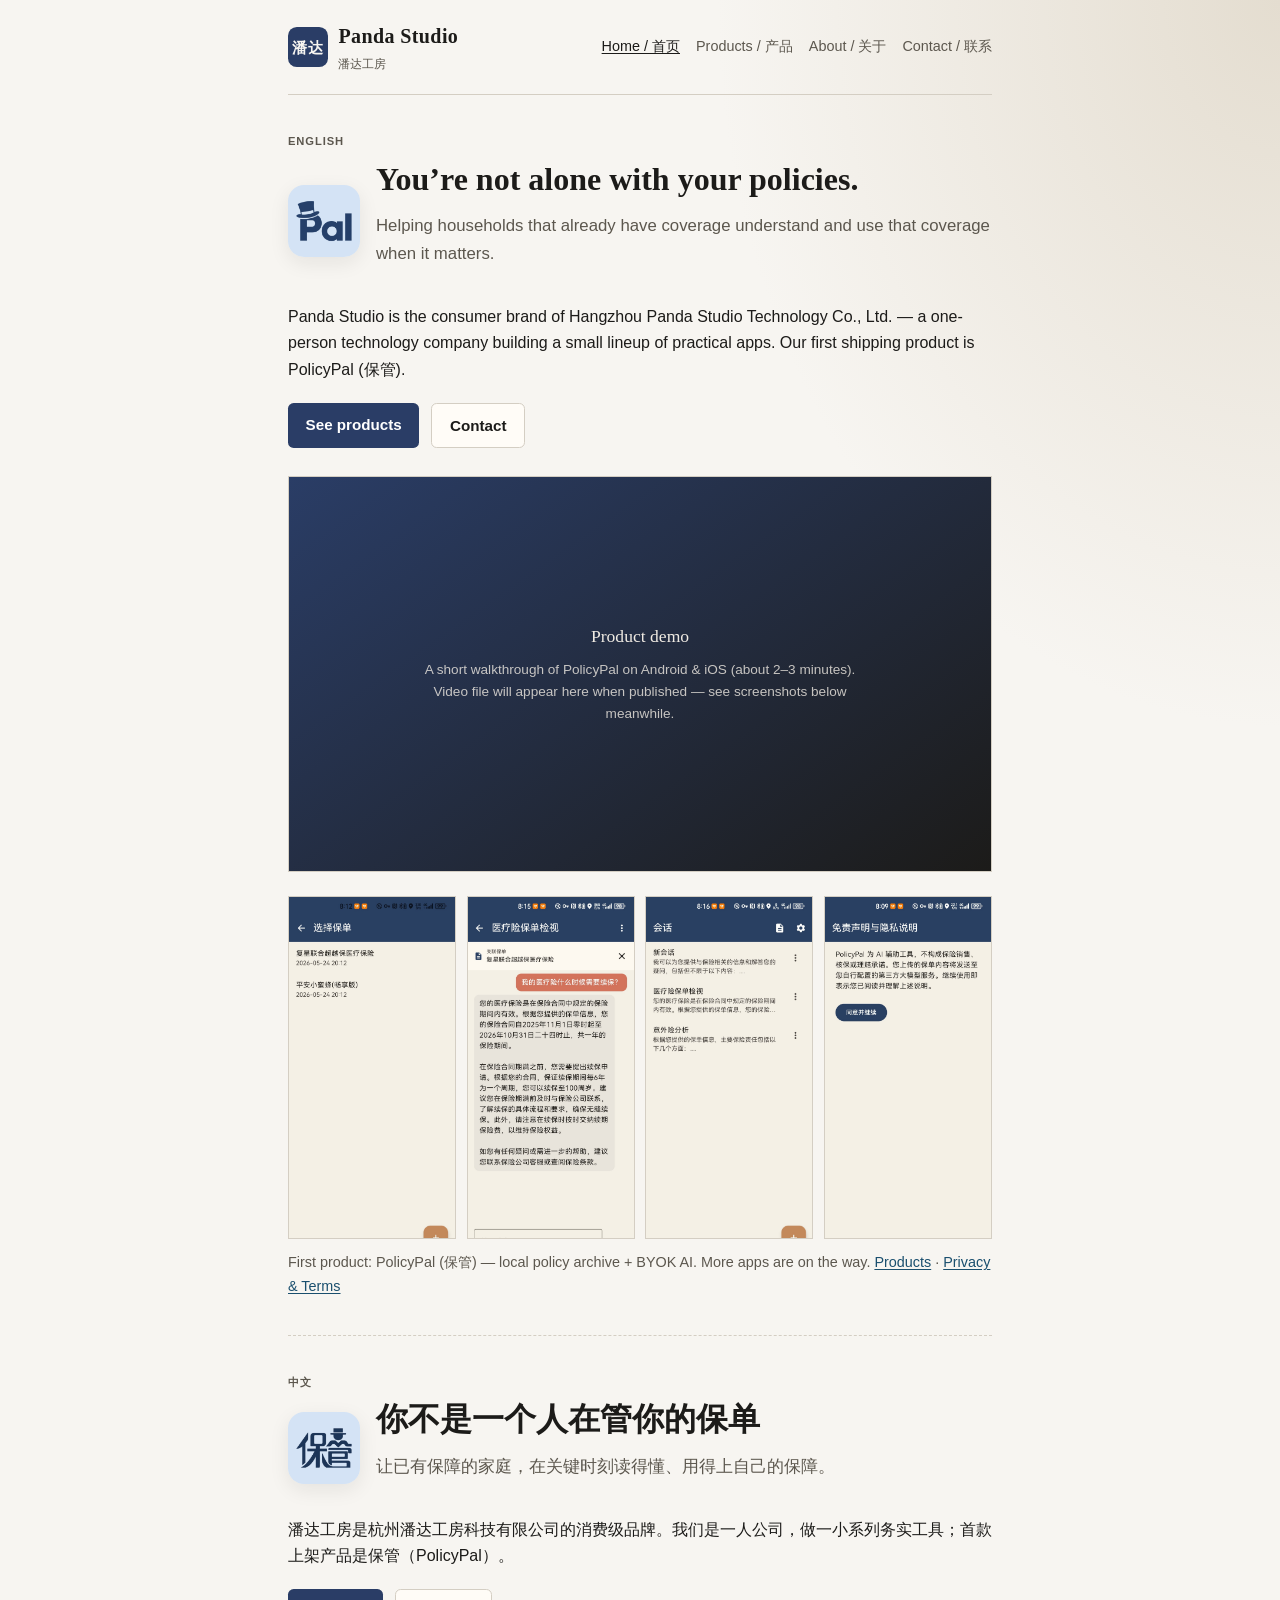
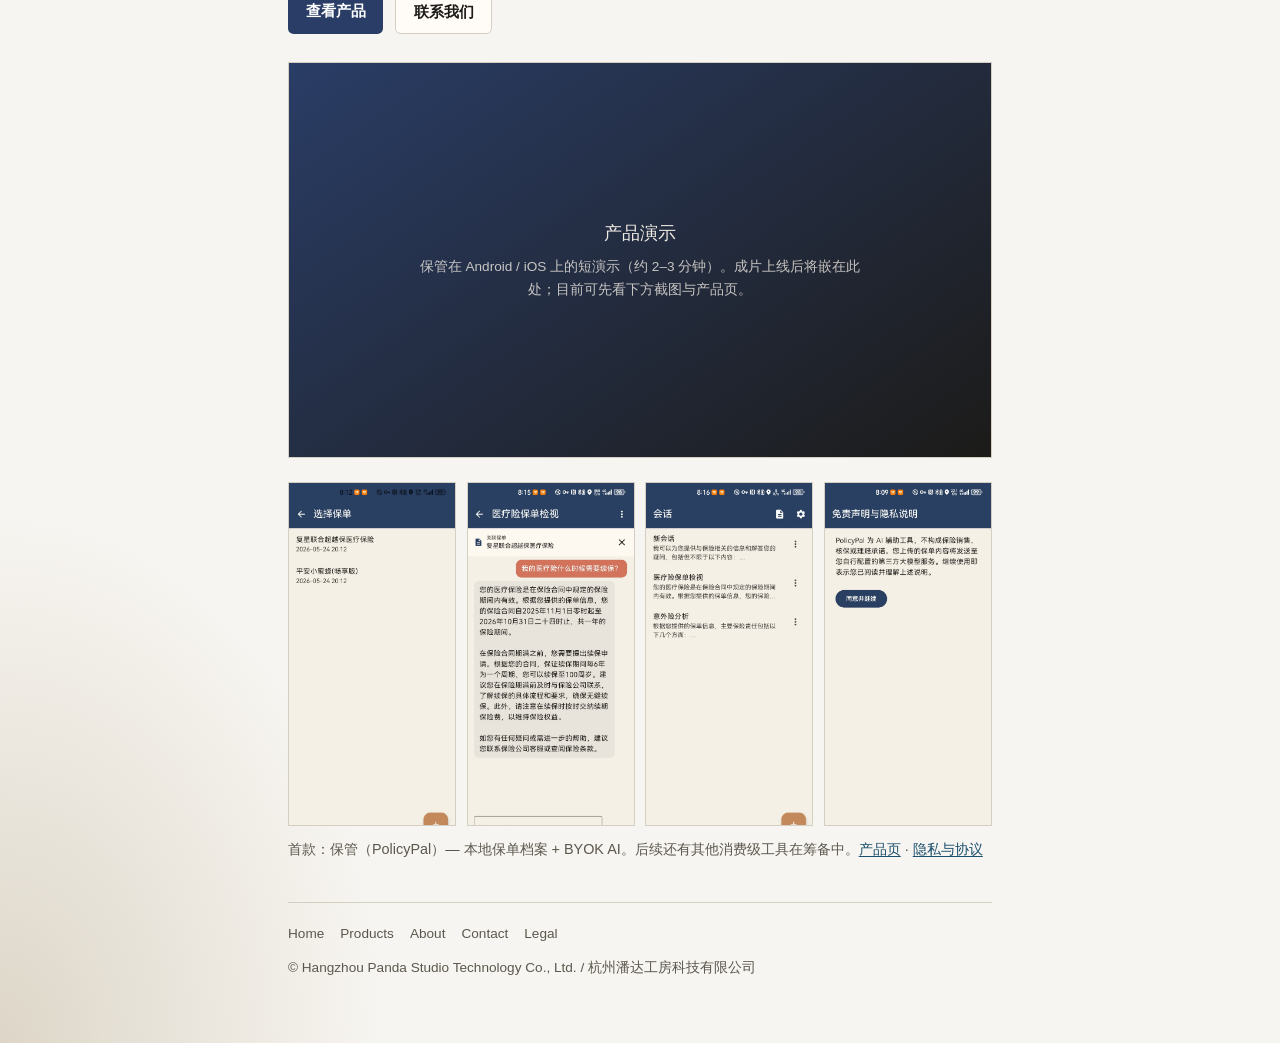
==== commit 83b9063a: "Crop screenshots, soften About stories, and rephrase product-line teasers. Use a consistent top phon" ====
--- a/index.html
+++ b/index.html
@@ -52,10 +52,10 @@
         <div class="home-shots" aria-label="App screenshots">
           <figure><img src="assets/screens/04-policies.jpg" alt="Policy list"></figure>
           <figure><img src="assets/screens/05-chat-linked.jpg" alt="Chat with linked policy"></figure>
-          <figure><img src="assets/screens/03-settings.jpg" alt="BYOK settings"></figure>
+          <figure><img src="assets/screens/02-sessions.jpg" alt="Session list"></figure>
           <figure><img src="assets/screens/01-disclaimer.jpg" alt="First-run disclaimer"></figure>
         </div>
-        <p class="muted-note">First product: PolicyPal (保管) — local policy archive + BYOK AI. More apps are in progress. <a href="/products/">Products</a> · <a href="/legal/policypal/">Privacy &amp; Terms</a></p>
+        <p class="muted-note">First product: PolicyPal (保管) — local policy archive + BYOK AI. More apps are on the way. <a href="/products/">Products</a> · <a href="/legal/policypal/">Privacy &amp; Terms</a></p>
       </section>
 
       <section class="lang-block" lang="zh-CN" aria-labelledby="zh-home">
@@ -83,10 +83,10 @@
         <div class="home-shots" aria-label="应用截图">
           <figure><img src="assets/screens/04-policies.jpg" alt="保单列表"></figure>
           <figure><img src="assets/screens/05-chat-linked.jpg" alt="关联保单对话"></figure>
-          <figure><img src="assets/screens/03-settings.jpg" alt="大模型设置"></figure>
+          <figure><img src="assets/screens/02-sessions.jpg" alt="会话列表"></figure>
           <figure><img src="assets/screens/01-disclaimer.jpg" alt="首启免责声明"></figure>
         </div>
-        <p class="muted-note">首款：保管（PolicyPal）— 本地保单档案 + BYOK AI。另有产品在研，名称暂不公开。<a href="/products/">产品页</a> · <a href="/legal/policypal/">隐私与协议</a></p>
+        <p class="muted-note">首款：保管（PolicyPal）— 本地保单档案 + BYOK AI。后续还有其他消费级工具在筹备中。<a href="/products/">产品页</a> · <a href="/legal/policypal/">隐私与协议</a></p>
       </section>
     </main>
 
--- a/assets/site.css
+++ b/assets/site.css
@@ -196,10 +196,15 @@
   border: 1px solid var(--line);
 }
 
-.home-shots img {
+.home-shots img,
+.gallery img {
   display: block;
   width: 100%;
   height: auto;
+  aspect-ratio: 9 / 18.5;
+  object-fit: cover;
+  object-position: top center;
+  vertical-align: middle;
 }
 
 @media (max-width: 640px) {
@@ -528,13 +533,6 @@
   overflow: hidden;
 }
 
-.gallery img {
-  display: block;
-  width: 100%;
-  height: auto;
-  vertical-align: middle;
-}
-
 .gallery figcaption {
   font-size: 0.75rem;
   color: var(--muted);
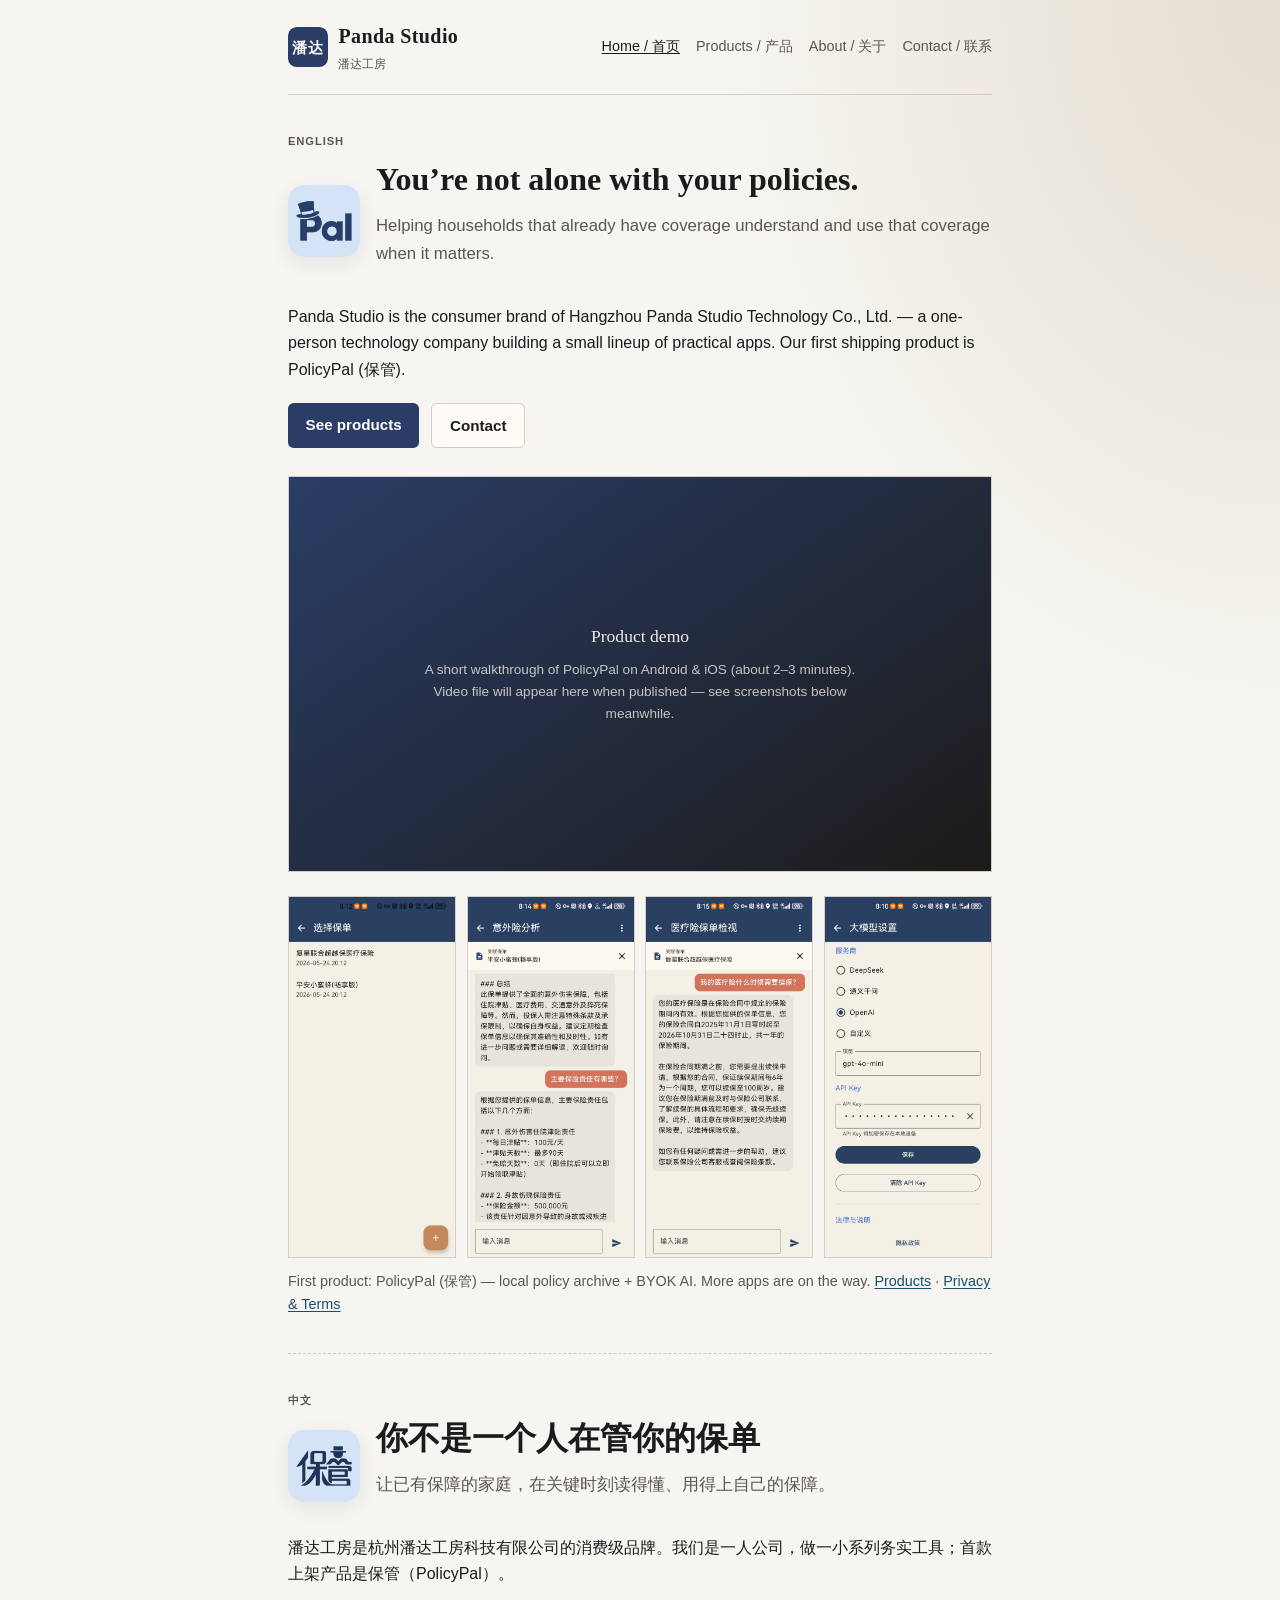
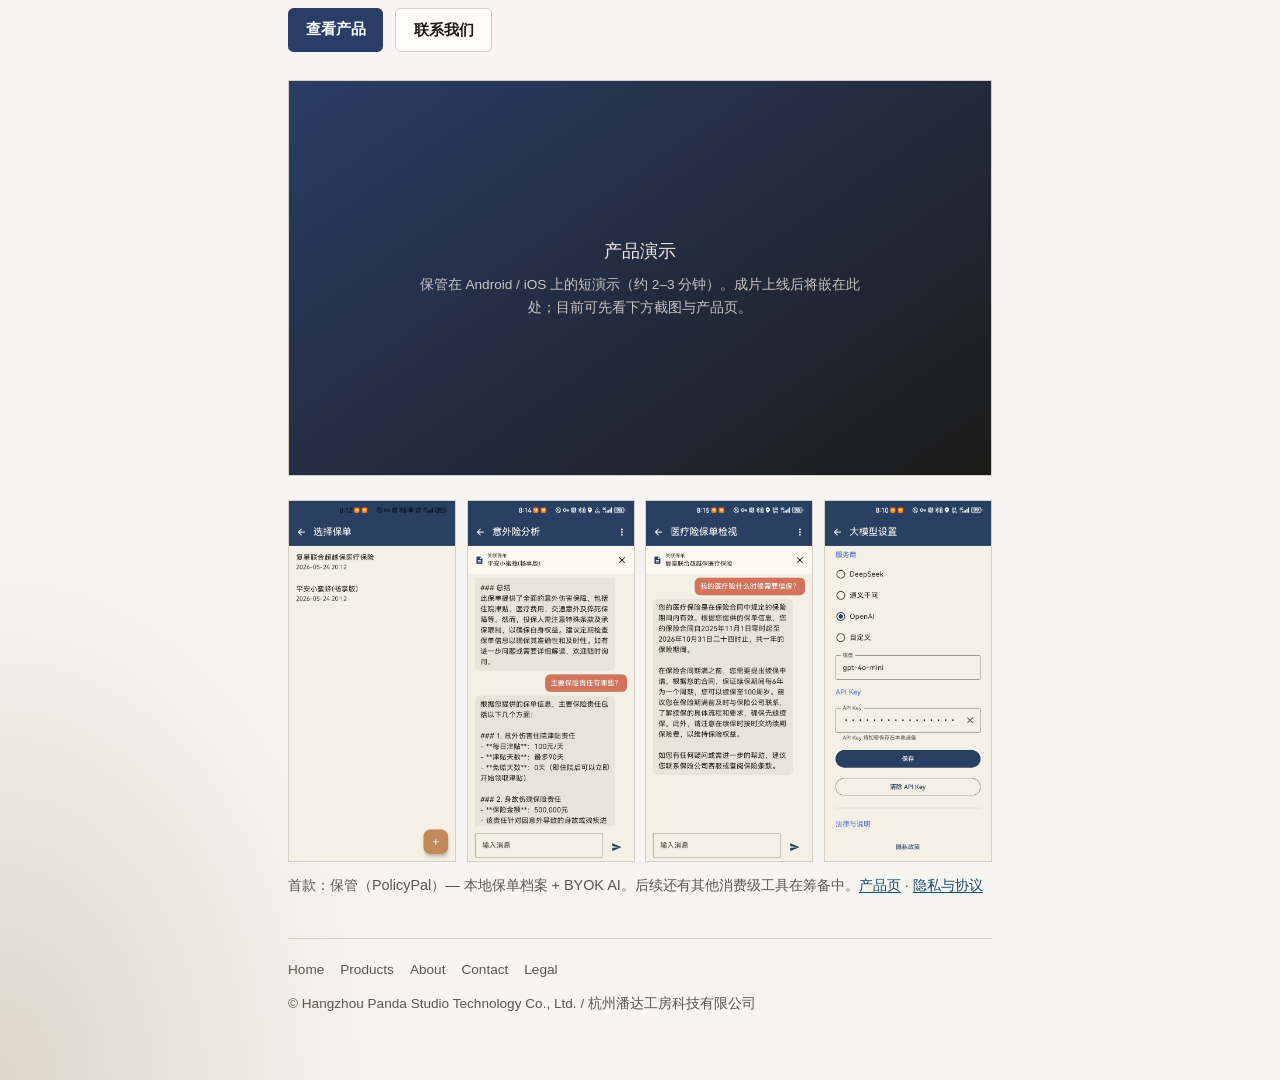
==== commit fe3b34ba: "Show full phone screenshots and pick feature-first home shots. Remove CSS cover-crop that clipped UI" ====
--- a/index.html
+++ b/index.html
@@ -51,9 +51,9 @@
 
         <div class="home-shots" aria-label="App screenshots">
           <figure><img src="assets/screens/04-policies.jpg" alt="Policy list"></figure>
+          <figure><img src="assets/screens/06-ai-analysis.jpg" alt="AI policy analysis"></figure>
           <figure><img src="assets/screens/05-chat-linked.jpg" alt="Chat with linked policy"></figure>
-          <figure><img src="assets/screens/02-sessions.jpg" alt="Session list"></figure>
-          <figure><img src="assets/screens/01-disclaimer.jpg" alt="First-run disclaimer"></figure>
+          <figure><img src="assets/screens/03-settings.jpg" alt="BYOK model settings"></figure>
         </div>
         <p class="muted-note">First product: PolicyPal (保管) — local policy archive + BYOK AI. More apps are on the way. <a href="/products/">Products</a> · <a href="/legal/policypal/">Privacy &amp; Terms</a></p>
       </section>
@@ -82,9 +82,9 @@
 
         <div class="home-shots" aria-label="应用截图">
           <figure><img src="assets/screens/04-policies.jpg" alt="保单列表"></figure>
+          <figure><img src="assets/screens/06-ai-analysis.jpg" alt="AI 保单解读"></figure>
           <figure><img src="assets/screens/05-chat-linked.jpg" alt="关联保单对话"></figure>
-          <figure><img src="assets/screens/02-sessions.jpg" alt="会话列表"></figure>
-          <figure><img src="assets/screens/01-disclaimer.jpg" alt="首启免责声明"></figure>
+          <figure><img src="assets/screens/03-settings.jpg" alt="大模型设置"></figure>
         </div>
         <p class="muted-note">首款：保管（PolicyPal）— 本地保单档案 + BYOK AI。后续还有其他消费级工具在筹备中。<a href="/products/">产品页</a> · <a href="/legal/policypal/">隐私与协议</a></p>
       </section>
--- a/assets/site.css
+++ b/assets/site.css
@@ -201,10 +201,6 @@
   display: block;
   width: 100%;
   height: auto;
-  aspect-ratio: 9 / 18.5;
-  object-fit: cover;
-  object-position: top center;
-  vertical-align: middle;
 }
 
 @media (max-width: 640px) {
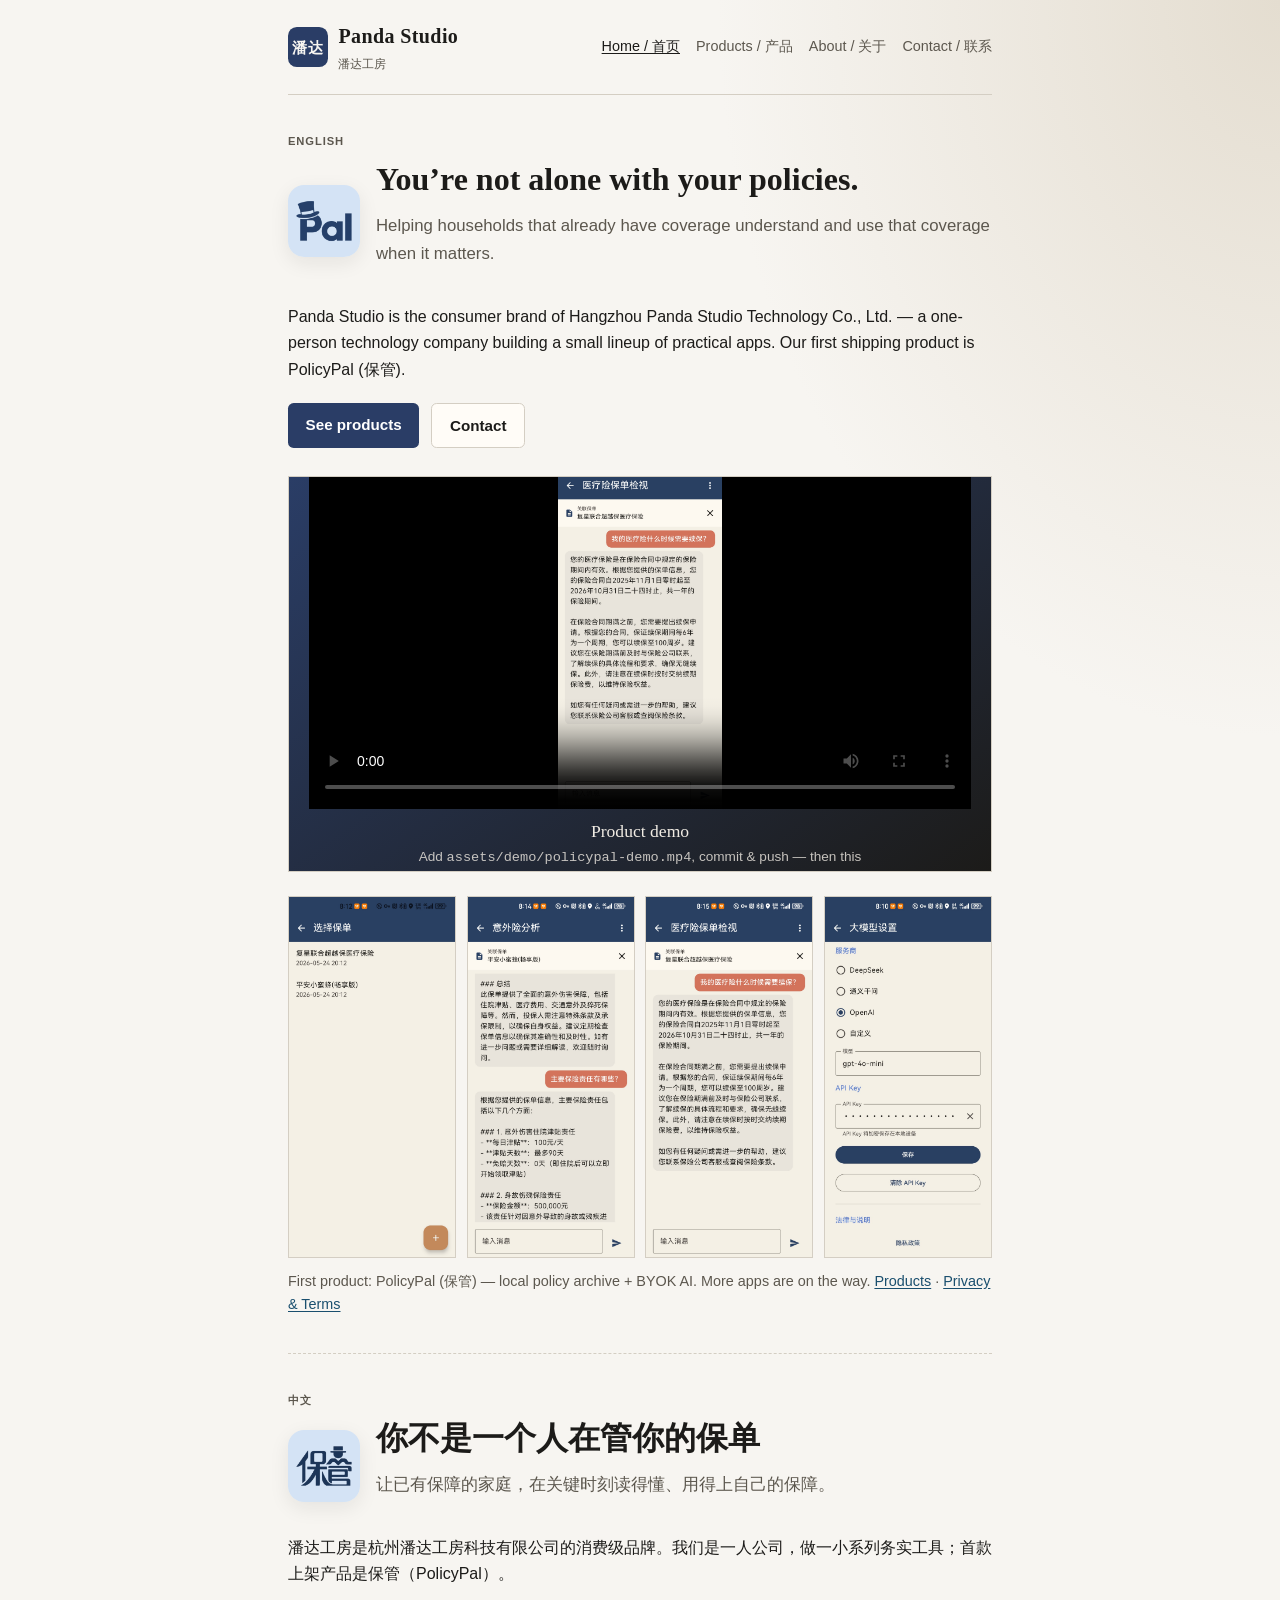
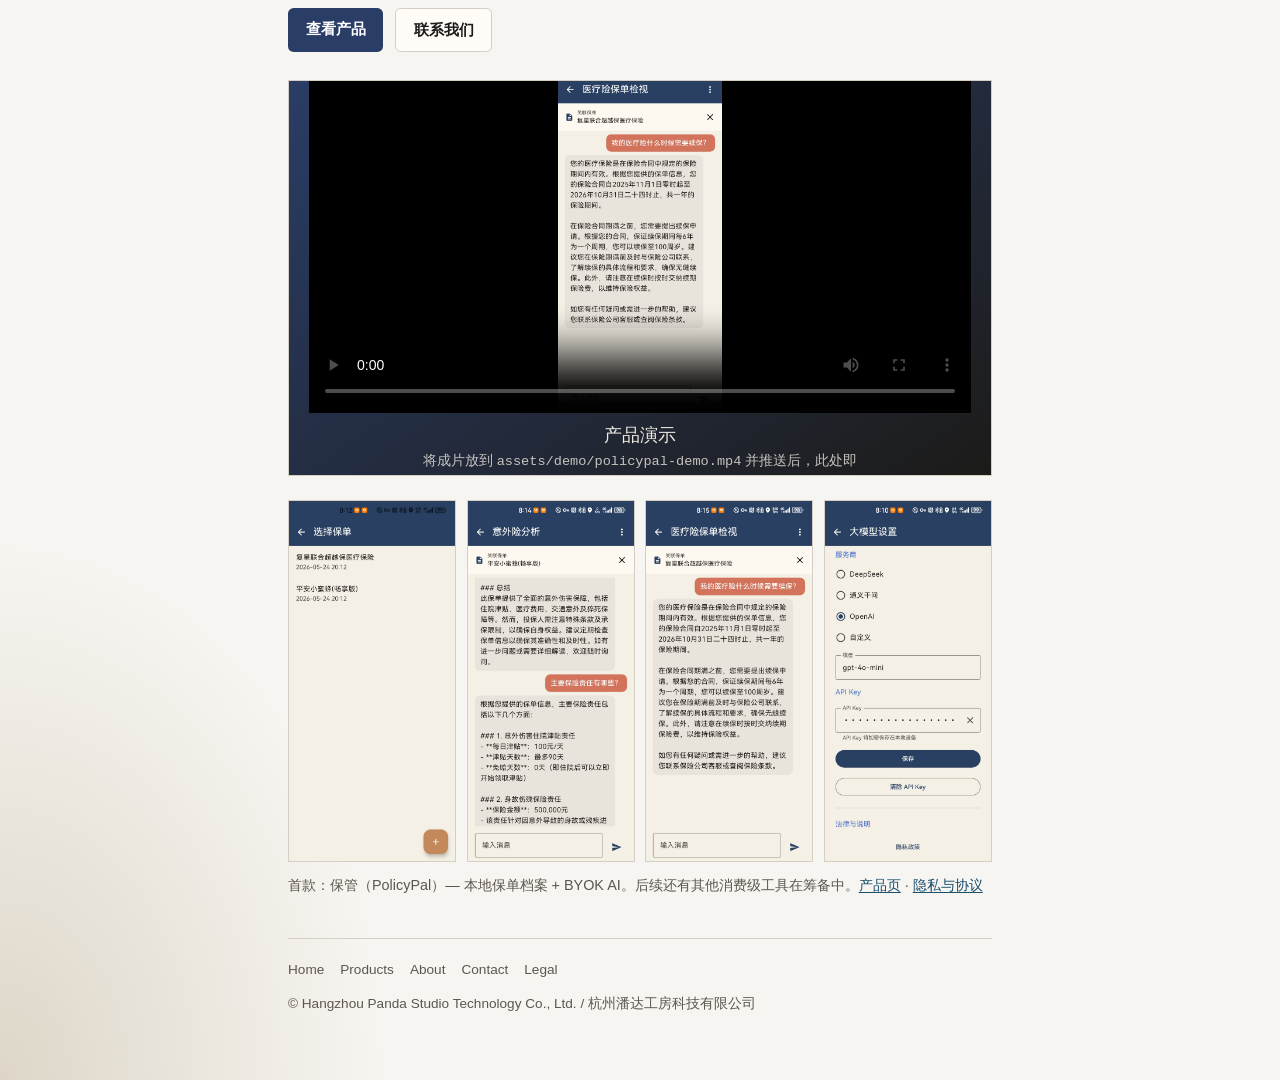
==== commit 33caad17: "Wire demo video players for GitHub Pages deployment. Home and Products load assets/demo/policypal-de" ====
--- a/index.html
+++ b/index.html
@@ -40,12 +40,15 @@
         </div>
 
         <div class="demo-slot">
-          <div class="demo-frame">
-            <!-- Drop assets/demo/policypal-demo.mp4 then enable:
-            <video controls playsinline preload="metadata" src="assets/demo/policypal-demo.mp4"></video>
-            -->
-            <p class="demo-label">Product demo</p>
-            <p class="demo-hint">A short walkthrough of PolicyPal on Android &amp; iOS (about 2–3 minutes). Video file will appear here when published — see screenshots below meanwhile.</p>
+          <div class="demo-frame has-video" data-demo-video>
+            <video controls playsinline preload="metadata"
+              poster="assets/screens/05-chat-linked.jpg"
+              src="assets/demo/policypal-demo.mp4">
+            </video>
+            <div data-demo-fallback hidden>
+              <p class="demo-label">Product demo</p>
+              <p class="demo-hint">Add <code>assets/demo/policypal-demo.mp4</code>, commit &amp; push — then this player works on GitHub Pages. See <code>assets/demo/README.md</code>.</p>
+            </div>
           </div>
         </div>
 
@@ -74,9 +77,15 @@
         </div>
 
         <div class="demo-slot">
-          <div class="demo-frame">
-            <p class="demo-label">产品演示</p>
-            <p class="demo-hint">保管在 Android / iOS 上的短演示（约 2–3 分钟）。成片上线后将嵌在此处；目前可先看下方截图与产品页。</p>
+          <div class="demo-frame has-video" data-demo-video>
+            <video controls playsinline preload="metadata"
+              poster="assets/screens/05-chat-linked.jpg"
+              src="assets/demo/policypal-demo.mp4">
+            </video>
+            <div data-demo-fallback hidden>
+              <p class="demo-label">产品演示</p>
+              <p class="demo-hint">将成片放到 <code>assets/demo/policypal-demo.mp4</code> 并推送后，此处即可在线播放。说明见 <code>assets/demo/README.md</code>。</p>
+            </div>
           </div>
         </div>
 
@@ -101,5 +110,6 @@
       <p>© Hangzhou Panda Studio Technology Co., Ltd. / 杭州潘达工房科技有限公司</p>
     </footer>
   </div>
+  <script src="assets/demo-player.js" defer></script>
 </body>
 </html>
--- a/assets/site.css
+++ b/assets/site.css
@@ -402,6 +402,13 @@
   gap: 0.5rem;
   padding: 1.25rem;
   text-align: center;
+  overflow: hidden;
+}
+
+.demo-frame:has(video:not([hidden])) {
+  padding: 0;
+  background: #000;
+  display: block;
 }
 
 .demo-frame video {
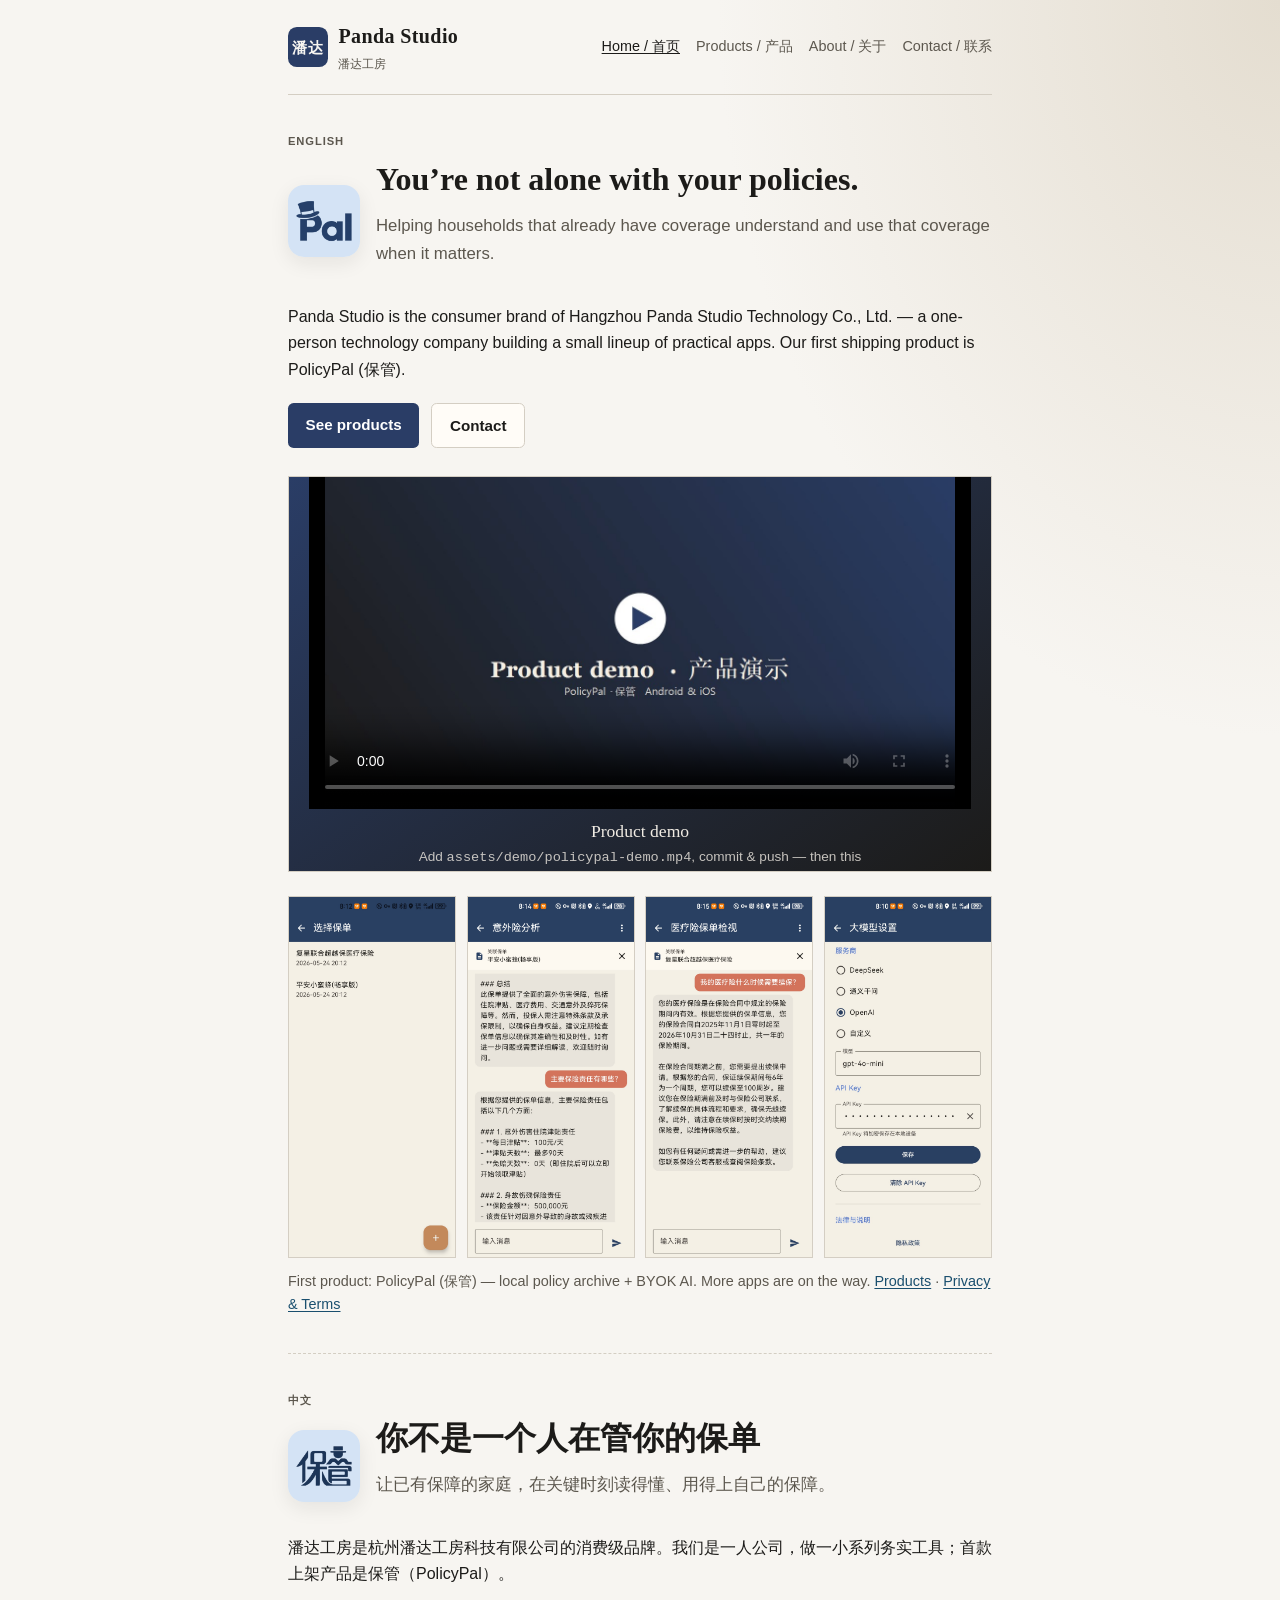
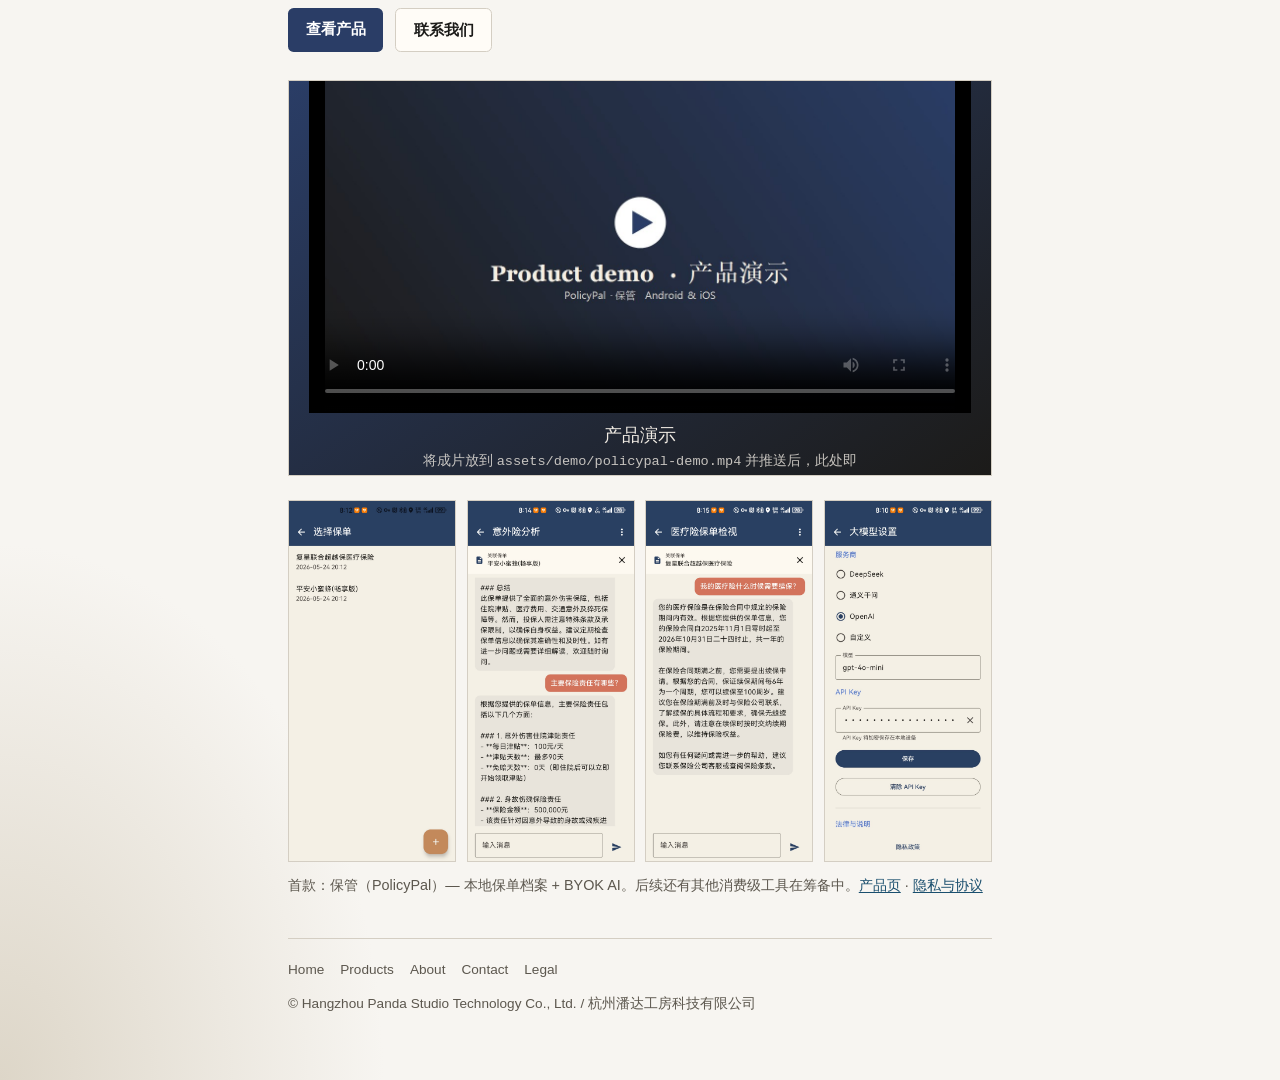
==== commit e5697c28: "Use placeholder-style artwork as the demo video poster. Replace the chat-screenshot poster with asse" ====
--- a/index.html
+++ b/index.html
@@ -42,7 +42,7 @@
         <div class="demo-slot">
           <div class="demo-frame has-video" data-demo-video>
             <video controls playsinline preload="metadata"
-              poster="assets/screens/05-chat-linked.jpg"
+              poster="assets/demo/poster.jpg"
               src="assets/demo/policypal-demo.mp4">
             </video>
             <div data-demo-fallback hidden>
@@ -79,7 +79,7 @@
         <div class="demo-slot">
           <div class="demo-frame has-video" data-demo-video>
             <video controls playsinline preload="metadata"
-              poster="assets/screens/05-chat-linked.jpg"
+              poster="assets/demo/poster.jpg"
               src="assets/demo/policypal-demo.mp4">
             </video>
             <div data-demo-fallback hidden>
